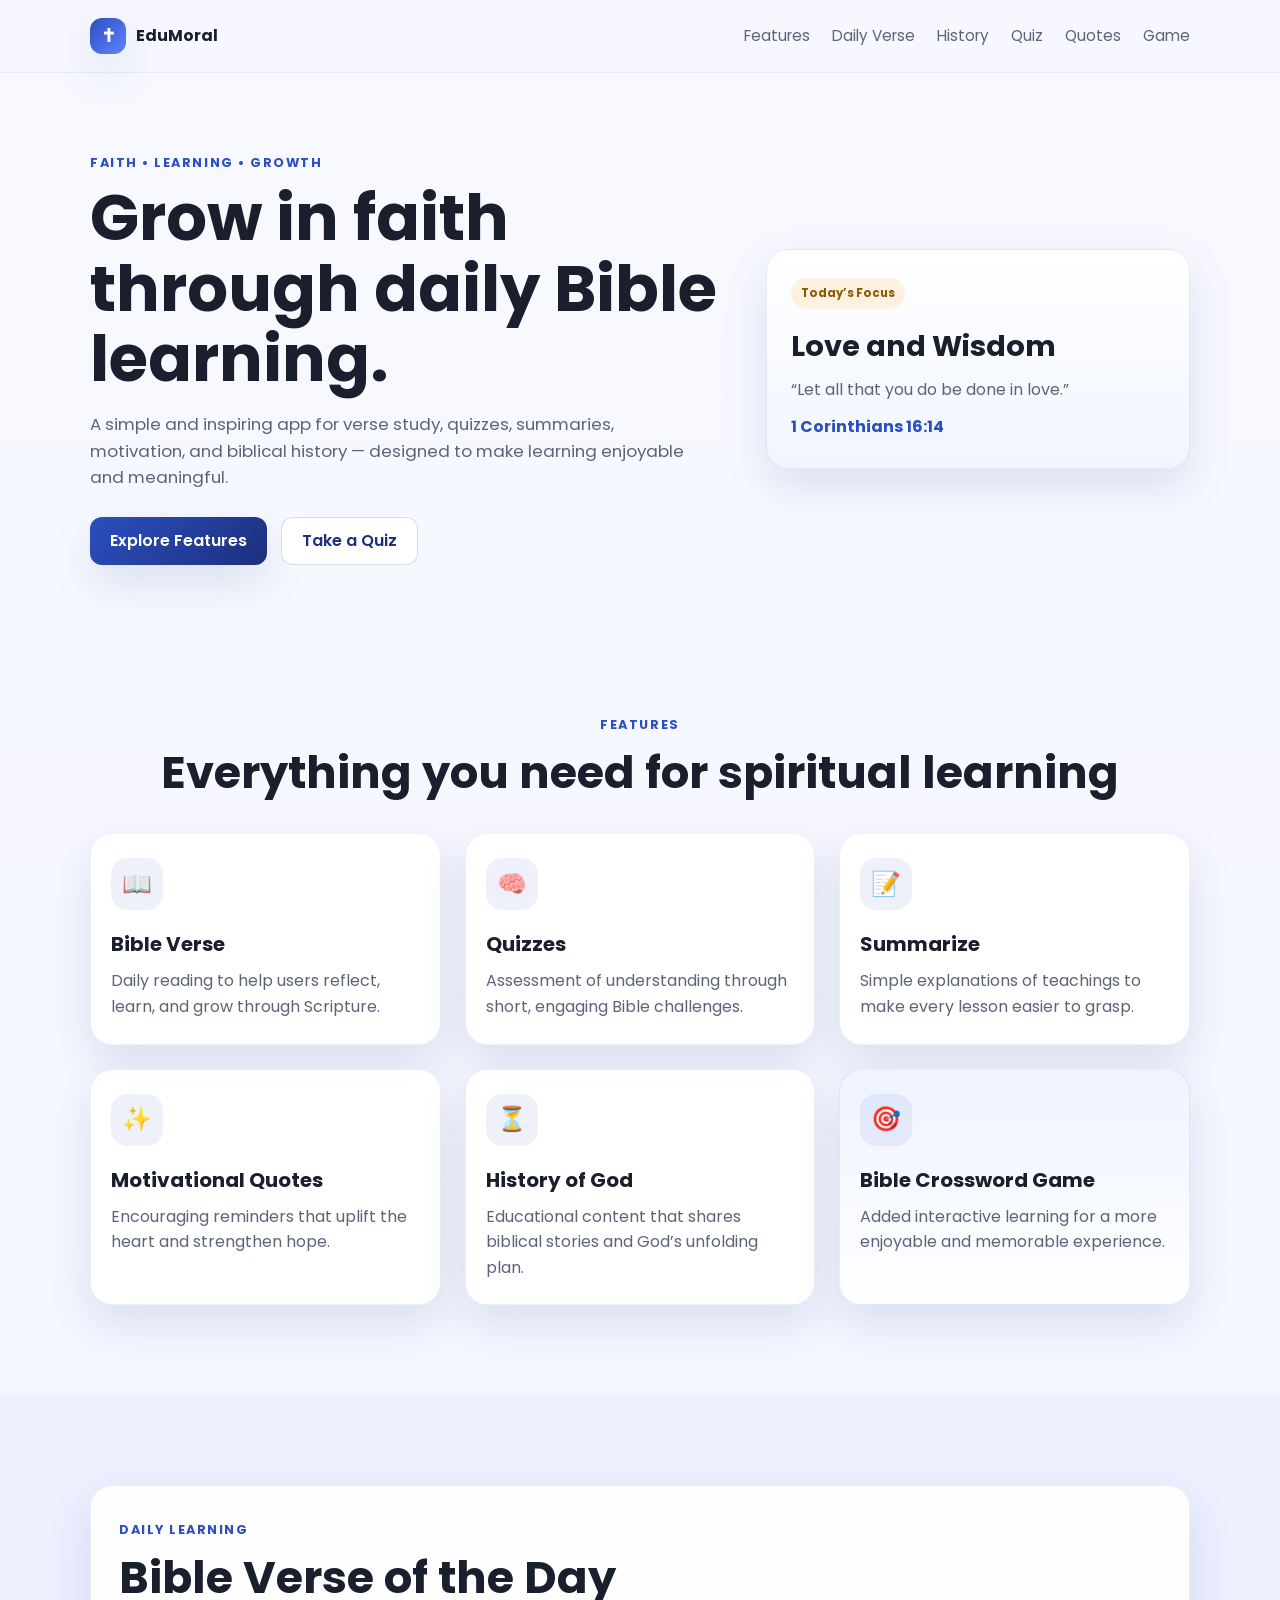
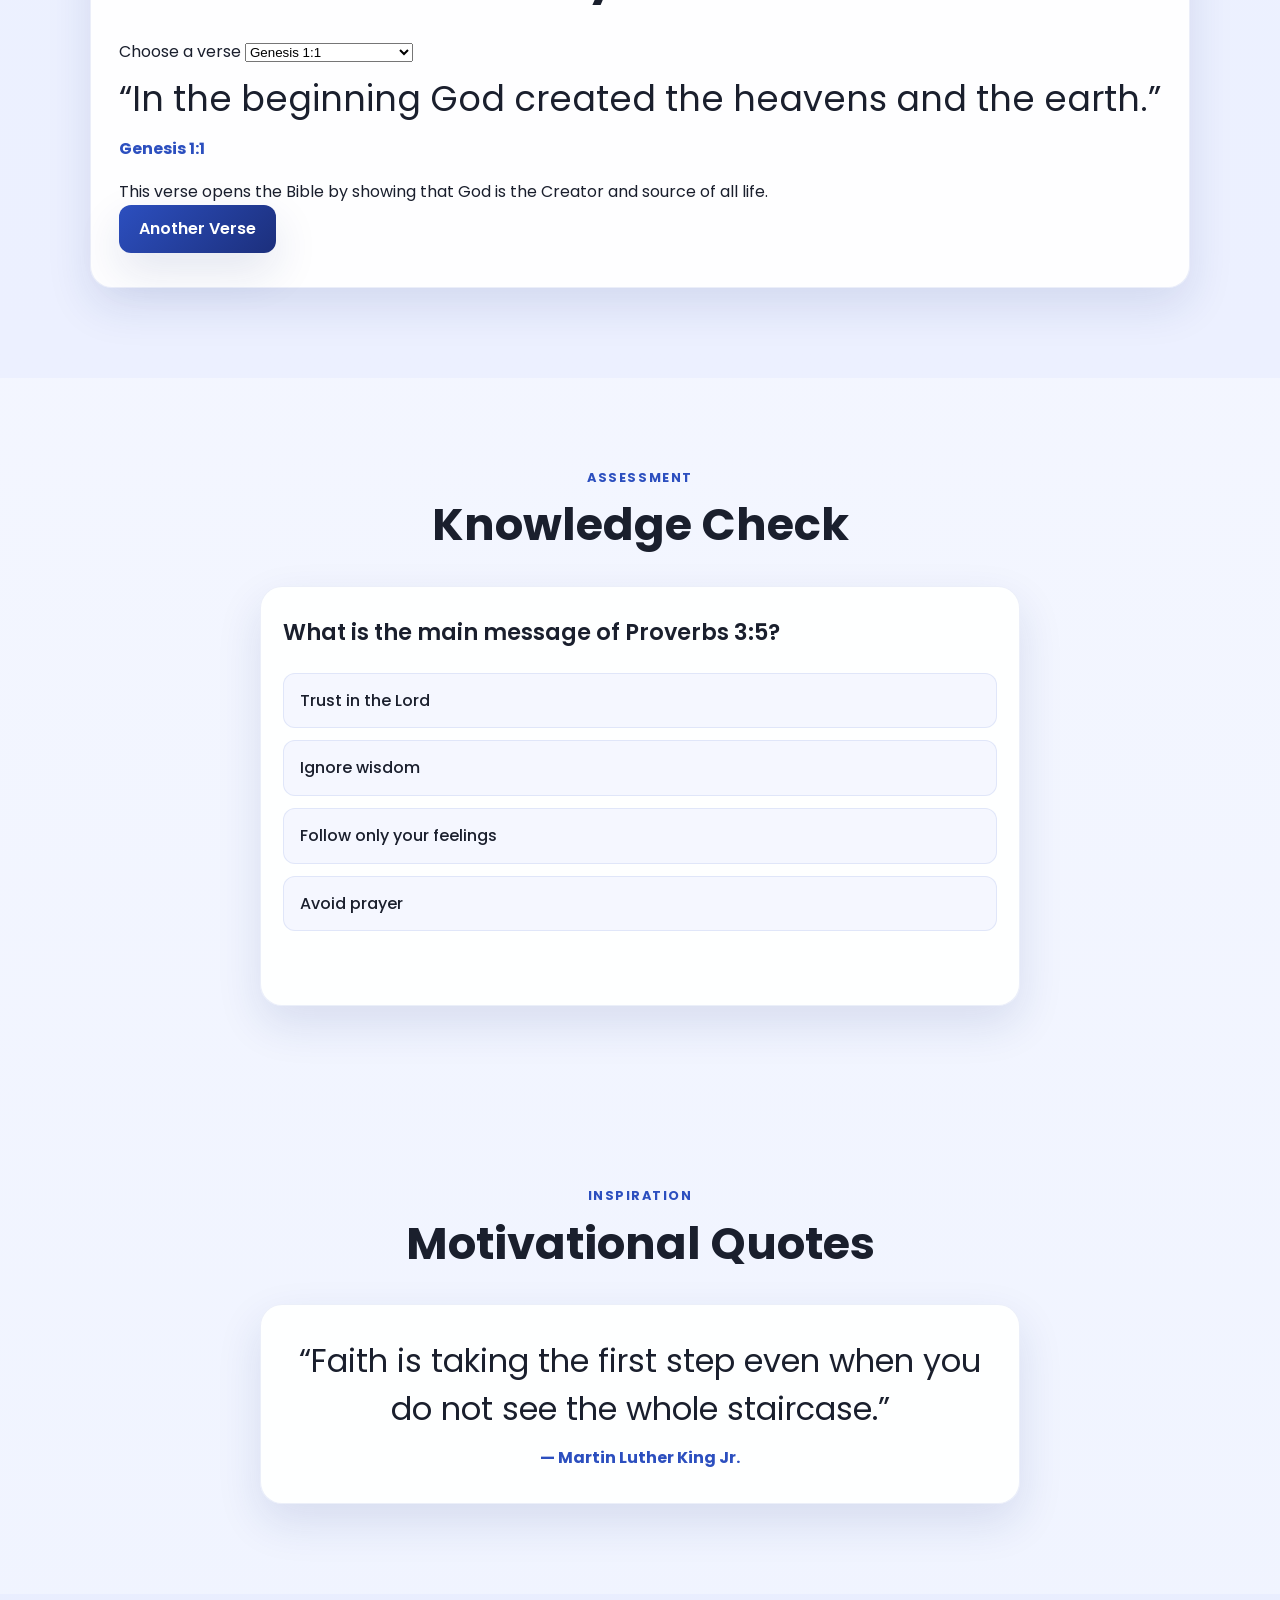
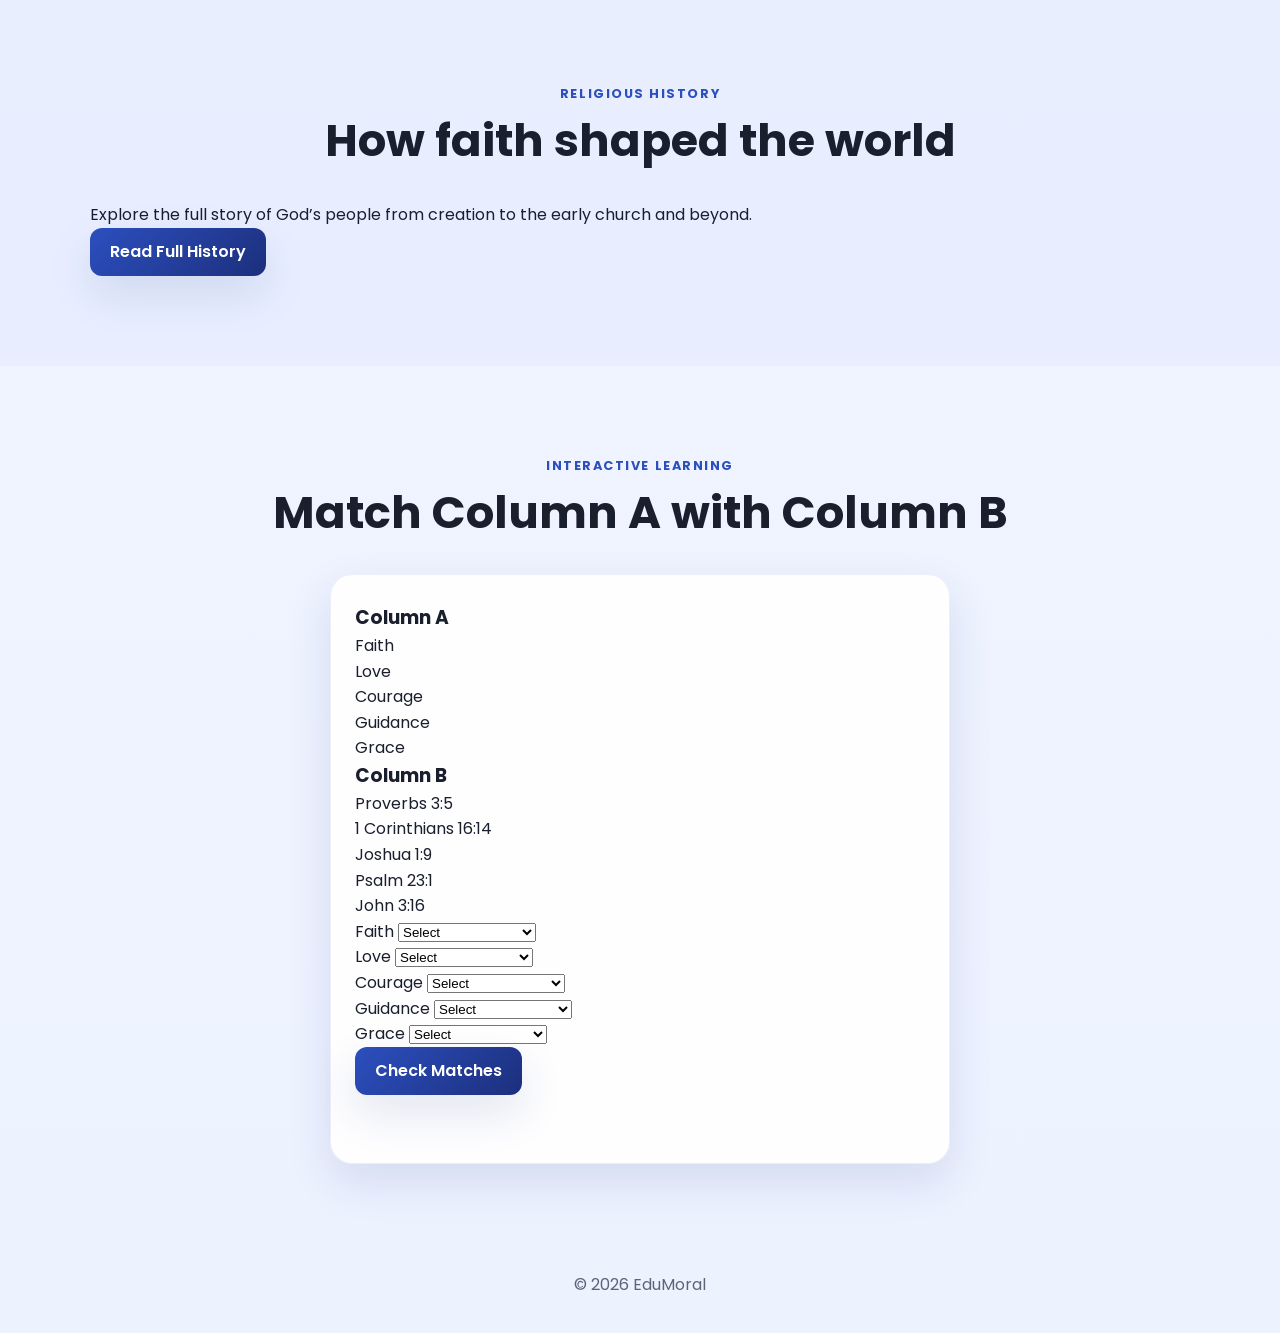
==== index.html @ 7b1f85cd "Add files via upload" ====
<!DOCTYPE html>
<html lang="en">
  <head>
    <meta charset="UTF-8" />
    <meta name="viewport" content="width=device-width, initial-scale=1.0" />
    <title>EduMoral</title>
    <link rel="preconnect" href="https://fonts.googleapis.com" />
    <link rel="preconnect" href="https://fonts.gstatic.com" crossorigin />
    <link href="https://fonts.googleapis.com/css2?family=Poppins:wght@400;500;600;700;800&display=swap" rel="stylesheet" />
    <style>
      :root {
        --bg: #f5f7ff;
        --panel: #ffffff;
        --panel-alt: #eef3ff;
        --primary: #2c4fbf;
        --primary-dark: #1c2f7c;
        --accent: #ffbf69;
        --text: #1a1f2d;
        --muted: #5b6478;
        --success: #1e9f6e;
        --danger: #d64545;
        --shadow: 0 18px 45px rgba(28, 47, 124, 0.12);
      }

      * {
        box-sizing: border-box;
        margin: 0;
        padding: 0;
      }

      html {
        scroll-behavior: smooth;
      }

      body {
        font-family: "Poppins", sans-serif;
        background: linear-gradient(180deg, #f8f9ff 0%, #edf2ff 100%);
        color: var(--text);
        line-height: 1.6;
      }

      img {
        max-width: 100%;
      }

      a {
        text-decoration: none;
        color: inherit;
      }

      button,
      input {
        font: inherit;
      }

      .container {
        width: min(1100px, calc(100% - 32px));
        margin: 0 auto;
      }

      .section {
        padding: 90px 0;
      }

      .alt-bg {
        background: rgba(180, 198, 255, 0.12);
      }

      .site-header {
        position: sticky;
        top: 0;
        z-index: 10;
        backdrop-filter: blur(10px);
        background: rgba(245, 247, 255, 0.8);
        border-bottom: 1px solid rgba(44, 79, 191, 0.08);
      }

      .nav {
        display: flex;
        align-items: center;
        justify-content: space-between;
        padding: 18px 0;
      }

      .brand {
        display: inline-flex;
        align-items: center;
        gap: 10px;
        font-weight: 700;
      }

      .brand-mark {
        display: grid;
        place-items: center;
        width: 36px;
        height: 36px;
        border-radius: 12px;
        color: white;
        font-size: 1.15rem;
        background: linear-gradient(135deg, var(--primary), #5e84ff);
        box-shadow: var(--shadow);
      }

      nav {
        display: inline-flex;
        gap: 22px;
        color: var(--muted);
        font-size: 0.95rem;
      }

      nav a:hover {
        color: var(--primary);
      }

      .hero {
        padding: 80px 0 60px;
      }

      .hero-content {
        display: grid;
        grid-template-columns: 1.2fr 0.8fr;
        gap: 40px;
        align-items: center;
      }

      .eyebrow {
        font-size: 0.8rem;
        letter-spacing: 0.12em;
        text-transform: uppercase;
        color: var(--primary);
        font-weight: 700;
        margin-bottom: 10px;
      }

      .hero-copy h1 {
        font-size: clamp(2.5rem, 5vw, 4.2rem);
        line-height: 1.1;
        margin-bottom: 16px;
      }

      .subtitle {
        font-size: 1.05rem;
        color: var(--muted);
        max-width: 620px;
      }

      .hero-actions {
        display: flex;
        flex-wrap: wrap;
        gap: 14px;
        margin-top: 26px;
      }

      .primary-btn,
      .secondary-btn {
        display: inline-flex;
        align-items: center;
        justify-content: center;
        min-height: 48px;
        padding: 0 20px;
        border-radius: 12px;
        border: none;
        font-weight: 600;
        cursor: pointer;
        transition: 0.2s ease;
      }

      .primary-btn {
        background: linear-gradient(135deg, var(--primary), var(--primary-dark));
        color: white;
        box-shadow: var(--shadow);
      }

      .primary-btn:hover,
      .secondary-btn:hover {
        transform: translateY(-1px);
      }

      .secondary-btn {
        border: 1px solid rgba(44, 79, 191, 0.2);
        background: white;
        color: var(--primary-dark);
      }

      .hero-card {
        background: linear-gradient(180deg, #ffffff, #f1f5ff);
        border: 1px solid rgba(44, 79, 191, 0.1);
        border-radius: 22px;
        padding: 28px 24px;
        box-shadow: var(--shadow);
      }

      .badge {
        display: inline-block;
        padding: 6px 10px;
        border-radius: 999px;
        background: rgba(255, 191, 105, 0.2);
        color: #8b5a00;
        font-size: 0.72rem;
        font-weight: 700;
        margin-bottom: 14px;
      }

      .hero-card h3 {
        font-size: 1.8rem;
        margin-bottom: 8px;
      }

      .hero-card p {
        color: var(--muted);
        margin-bottom: 12px;
      }

      .hero-card span {
        color: var(--primary);
        font-weight: 700;
      }

      .section-heading {
        text-align: center;
        margin-bottom: 34px;
      }

      .section-heading.left {
        text-align: left;
      }

      .section-heading h2 {
        font-size: clamp(2rem, 4vw, 2.8rem);
        line-height: 1.2;
      }

      .feature-grid {
        display: grid;
        grid-template-columns: repeat(3, minmax(0, 1fr));
        gap: 24px;
      }

      .feature-card,
      .quiz-card,
      .quote-card,
      .game-card,
      .verse-panel {
        background: rgba(255, 255, 255, 0.92);
        border: 1px solid rgba(44, 79, 191, 0.09);
        border-radius: 22px;
        box-shadow: var(--shadow);
      }

      .feature-card {
        padding: 24px 20px;
      }

      .feature-card.highlight {
        background: linear-gradient(180deg, #eef3ff, #ffffff);
      }

      .icon {
        width: 52px;
        height: 52px;
        display: grid;
        place-items: center;
        border-radius: 16px;
        background: rgba(44, 79, 191, 0.08);
        font-size: 1.5rem;
        margin-bottom: 18px;
      }

      .feature-card h3 {
        margin-bottom: 8px;
        font-size: 1.25rem;
      }

      .feature-card p {
        color: var(--muted);
      }

      .verse-panel {
        padding: 34px 28px;
      }

      .verse-panel blockquote {
        font-size: clamp(1.5rem, 3vw, 2.2rem);
        line-height: 1.4;
        margin: 10px 0 12px;
        color: var(--text);
      }

      .reference {
        color: var(--primary);
        font-weight: 700;
        margin-bottom: 18px;
      }

      .quiz-card {
        max-width: 760px;
        margin: 0 auto;
        padding: 28px 22px;
      }

      .quiz-question {
        font-size: 1.4rem;
        font-weight: 600;
        margin-bottom: 22px;
      }

      .quiz-options {
        display: grid;
        gap: 12px;
      }

      .quiz-option {
        width: 100%;
        text-align: left;
        background: #f5f7ff;
        border: 1px solid rgba(44, 79, 191, 0.1);
        color: var(--text);
        border-radius: 12px;
        padding: 14px 16px;
        cursor: pointer;
        font-weight: 500;
      }

      .quiz-option:hover {
        border-color: rgba(44, 79, 191, 0.35);
      }

      .quiz-option.correct {
        background: rgba(30, 159, 110, 0.12);
        border-color: rgba(30, 159, 110, 0.4);
        color: var(--success);
      }

      .quiz-option.wrong {
        background: rgba(214, 69, 69, 0.08);
        border-color: rgba(214, 69, 69, 0.3);
        color: var(--danger);
      }

      .quiz-feedback {
        min-height: 28px;
        margin-top: 18px;
        font-weight: 600;
      }

      .hidden {
        display: none;
      }

      .quote-card {
        max-width: 760px;
        margin: 0 auto;
        padding: 32px 26px;
        text-align: center;
      }

      .quote-card p {
        font-size: clamp(1.4rem, 3vw, 2rem);
        margin-bottom: 12px;
        line-height: 1.5;
      }

      .quote-card span {
        color: var(--primary);
        font-weight: 700;
      }

      .history-grid {
        display: grid;
        grid-template-columns: repeat(4, minmax(0, 1fr));
        gap: 20px;
      }

      .history-item {
        background: white;
        border: 1px solid rgba(44, 79, 191, 0.1);
        border-radius: 18px;
        padding: 24px 18px;
        box-shadow: var(--shadow);
      }

      .history-item span {
        display: inline-grid;
        place-items: center;
        width: 42px;
        height: 42px;
        border-radius: 12px;
        background: rgba(44, 79, 191, 0.1);
        color: var(--primary);
        font-weight: 700;
        margin-bottom: 12px;
      }

      .history-item h3 {
        margin-bottom: 8px;
      }

      .history-item p {
        color: var(--muted);
      }

      .game-card {
        max-width: 620px;
        margin: 0 auto;
        padding: 28px 24px;
      }

      #game-prompt {
        font-size: 1.35rem;
        font-weight: 600;
        margin-bottom: 18px;
      }

      #game-form {
        display: flex;
        gap: 12px;
        flex-wrap: wrap;
      }

      #game-input {
        flex: 1 1 220px;
        min-height: 50px;
        border: 1px solid rgba(44, 79, 191, 0.15);
        border-radius: 12px;
        padding: 0 16px;
        background: #f8faff;
      }

      .game-message {
        min-height: 24px;
        margin-top: 16px;
        font-weight: 600;
      }

      .site-footer {
        padding: 18px 0 36px;
        text-align: center;
        color: var(--muted);
      }

      @media (max-width: 900px) {
        .feature-grid,
        .history-grid {
          grid-template-columns: repeat(2, minmax(0, 1fr));
        }

        .hero-content {
          grid-template-columns: 1fr;
        }
      }

      @media (max-width: 640px) {
        nav {
          display: none;
        }

        .feature-grid,
        .history-grid {
          grid-template-columns: 1fr;
        }

        .hero {
          padding-top: 50px;
        }

        .section {
          padding: 70px 0;
        }

        #game-form {
          flex-direction: column;
        }
      }
    </style>
  </head>
  <body>
    <header class="site-header">
      <div class="container nav">
        <div class="brand">
          <span class="brand-mark">✝</span>
          <span>EduMoral</span>
        </div>
        <nav>
          <a href="#features">Features</a>
          <a href="#verse">Daily Verse</a>
          <a href="history.html">History</a>
          <a href="#quiz">Quiz</a>
          <a href="#quotes">Quotes</a>
          <a href="#game">Game</a>
        </nav>
      </div>
    </header>

    <main>
      <section class="hero">
        <div class="container hero-content">
          <div class="hero-copy">
            <p class="eyebrow">Faith • Learning • Growth</p>
            <h1>Grow in faith through daily Bible learning.</h1>
            <p class="subtitle">
              A simple and inspiring app for verse study, quizzes, summaries, motivation,
              and biblical history — designed to make learning enjoyable and meaningful.
            </p>
            <div class="hero-actions">
              <a href="#features" class="primary-btn">Explore Features</a>
              <a href="#quiz" class="secondary-btn">Take a Quiz</a>
            </div>
          </div>
          <div class="hero-card">
            <div class="badge">Today’s Focus</div>
            <h3>Love and Wisdom</h3>
            <p>
              “Let all that you do be done in love.”
            </p>
            <span>1 Corinthians 16:14</span>
          </div>
        </div>
      </section>

      <section id="features" class="features section">
        <div class="container">
          <div class="section-heading">
            <p class="eyebrow">Features</p>
            <h2>Everything you need for spiritual learning</h2>
          </div>
          <div class="feature-grid">
            <article class="feature-card">
              <div class="icon">📖</div>
              <h3>Bible Verse</h3>
              <p>Daily reading to help users reflect, learn, and grow through Scripture.</p>
            </article>
            <article class="feature-card">
              <div class="icon">🧠</div>
              <h3>Quizzes</h3>
              <p>Assessment of understanding through short, engaging Bible challenges.</p>
            </article>
            <article class="feature-card">
              <div class="icon">📝</div>
              <h3>Summarize</h3>
              <p>Simple explanations of teachings to make every lesson easier to grasp.</p>
            </article>
            <article class="feature-card">
              <div class="icon">✨</div>
              <h3>Motivational Quotes</h3>
              <p>Encouraging reminders that uplift the heart and strengthen hope.</p>
            </article>
            <article class="feature-card">
              <div class="icon">⏳</div>
              <h3>History of God</h3>
              <p>Educational content that shares biblical stories and God’s unfolding plan.</p>
            </article>
            <article class="feature-card highlight">
              <div class="icon">🎯</div>
              <h3>Bible Crossword Game</h3>
              <p>Added interactive learning for a more enjoyable and memorable experience.</p>
            </article>
          </div>
        </div>
      </section>

      <section id="verse" class="verse section alt-bg">
        <div class="container verse-panel">
          <div class="section-heading left">
            <p class="eyebrow">Daily Learning</p>
            <h2>Bible Verse of the Day</h2>
          </div>
          <div class="verse-controls">
            <label for="verse-select" class="verse-select-label">Choose a verse</label>
            <select id="verse-select" class="verse-select" aria-label="Choose a Bible verse"></select>
          </div>
          <blockquote id="verse-text">
            “Trust in the Lord with all your heart and lean not on your own understanding.”
          </blockquote>
          <p id="verse-reference" class="reference">Proverbs 3:5</p>
          <p id="verse-summary" class="verse-summary">
            Proverbs 3:5 teaches us to trust God fully and not rely solely on our own understanding. It reminds us that faith brings wisdom, peace, and direction.
          </p>
          <button id="new-verse" class="primary-btn">Another Verse</button>
        </div>
      </section>

      <section id="quiz" class="section quiz-section">
        <div class="container">
          <div class="section-heading">
            <p class="eyebrow">Assessment</p>
            <h2>Knowledge Check</h2>
          </div>
          <div class="quiz-card">
            <div id="quiz-question" class="quiz-question">Loading question...</div>
            <div id="quiz-options" class="quiz-options"></div>
            <div id="quiz-feedback" class="quiz-feedback"></div>
            <button id="next-question" class="primary-btn hidden">Next Question</button>
          </div>
        </div>
      </section>

      <section id="quotes" class="section quote-section">
        <div class="container">
          <div class="section-heading">
            <p class="eyebrow">Inspiration</p>
            <h2>Motivational Quotes</h2>
          </div>
          <div class="quote-card">
            <p id="quote-text">“Faith is taking the first step even when you don’t see the whole staircase.”</p>
            <span id="quote-author">— Martin Luther King Jr.</span>
          </div>
        </div>
      </section>

      <section id="religious-history" class="section history-section alt-bg">
        <div class="container">
          <div class="section-heading">
            <p class="eyebrow">Religious History</p>
            <h2>How faith shaped the world</h2>
          </div>

          <div class="history-cta-wrap">
            <p class="history-cta-text">
              Explore the full story of God’s people from creation to the early church and beyond.
            </p>
            <a href="history.html" class="primary-btn history-button">Read Full History</a>
          </div>
        </div>
      </section>

      <section id="game" class="section game-section">
        <div class="container">
          <div class="section-heading">
            <p class="eyebrow">Interactive Learning</p>
            <h2>Match Column A with Column B</h2>
          </div>
          <div class="game-card">
            <div class="match-grid">
              <div class="match-column">
                <h3>Column A</h3>
                <div class="match-item"><span>Faith</span></div>
                <div class="match-item"><span>Love</span></div>
                <div class="match-item"><span>Courage</span></div>
                <div class="match-item"><span>Guidance</span></div>
                <div class="match-item"><span>Grace</span></div>
              </div>

              <div class="match-column">
                <h3>Column B</h3>
                <div class="match-item"><span>Proverbs 3:5</span></div>
                <div class="match-item"><span>1 Corinthians 16:14</span></div>
                <div class="match-item"><span>Joshua 1:9</span></div>
                <div class="match-item"><span>Psalm 23:1</span></div>
                <div class="match-item"><span>John 3:16</span></div>
              </div>
            </div>

            <div class="match-pairs">
              <div class="match-row">
                <label for="match-faith">Faith</label>
                <select id="match-faith" class="match-select" data-answer="Proverbs 3:5">
                  <option value="">Select</option>
                  <option value="Proverbs 3:5">Proverbs 3:5</option>
                  <option value="1 Corinthians 16:14">1 Corinthians 16:14</option>
                  <option value="Joshua 1:9">Joshua 1:9</option>
                  <option value="Psalm 23:1">Psalm 23:1</option>
                  <option value="John 3:16">John 3:16</option>
                </select>
              </div>

              <div class="match-row">
                <label for="match-love">Love</label>
                <select id="match-love" class="match-select" data-answer="1 Corinthians 16:14">
                  <option value="">Select</option>
                  <option value="Proverbs 3:5">Proverbs 3:5</option>
                  <option value="1 Corinthians 16:14">1 Corinthians 16:14</option>
                  <option value="Joshua 1:9">Joshua 1:9</option>
                  <option value="Psalm 23:1">Psalm 23:1</option>
                  <option value="John 3:16">John 3:16</option>
                </select>
              </div>

              <div class="match-row">
                <label for="match-courage">Courage</label>
                <select id="match-courage" class="match-select" data-answer="Joshua 1:9">
                  <option value="">Select</option>
                  <option value="Proverbs 3:5">Proverbs 3:5</option>
                  <option value="1 Corinthians 16:14">1 Corinthians 16:14</option>
                  <option value="Joshua 1:9">Joshua 1:9</option>
                  <option value="Psalm 23:1">Psalm 23:1</option>
                  <option value="John 3:16">John 3:16</option>
                </select>
              </div>

              <div class="match-row">
                <label for="match-guidance">Guidance</label>
                <select id="match-guidance" class="match-select" data-answer="Psalm 23:1">
                  <option value="">Select</option>
                  <option value="Proverbs 3:5">Proverbs 3:5</option>
                  <option value="1 Corinthians 16:14">1 Corinthians 16:14</option>
                  <option value="Joshua 1:9">Joshua 1:9</option>
                  <option value="Psalm 23:1">Psalm 23:1</option>
                  <option value="John 3:16">John 3:16</option>
                </select>
              </div>

              <div class="match-row">
                <label for="match-grace">Grace</label>
                <select id="match-grace" class="match-select" data-answer="John 3:16">
                  <option value="">Select</option>
                  <option value="Proverbs 3:5">Proverbs 3:5</option>
                  <option value="1 Corinthians 16:14">1 Corinthians 16:14</option>
                  <option value="Joshua 1:9">Joshua 1:9</option>
                  <option value="Psalm 23:1">Psalm 23:1</option>
                  <option value="John 3:16">John 3:16</option>
                </select>
              </div>
            </div>

            <button id="match-check" type="button" class="primary-btn">Check Matches</button>
            <p id="match-message" class="game-message"></p>
          </div>
        </div>
      </section>
    </main>

    <footer class="site-footer">
      <div class="container">
        <p>© 2026 EduMoral</p>
      </div>
    </footer>

    <script>
      const verses = [
        { text: 'In the beginning God created the heavens and the earth.', reference: 'Genesis 1:1' },
        { text: 'So God created mankind in his own image, in the image of God he created them; male and female he created them.', reference: 'Genesis 1:27' },
        { text: 'Therefore a man shall leave his father and mother and be joined to his wife, and they shall become one flesh.', reference: 'Genesis 2:24' },
        { text: 'And I will put enmity between you and the woman, and between your offspring and hers; he will crush your head, and you will strike his heel.', reference: 'Genesis 3:15' },
        { text: 'I will make you into a great nation, and I will bless you; I will make your name great, and you will be a blessing.', reference: 'Genesis 12:2' },
        { text: 'Abram believed the Lord, and he credited it to him as righteousness.', reference: 'Genesis 15:6' },
        { text: 'I am with you and will watch over you wherever you go, and I will bring you back to this land.', reference: 'Genesis 28:15' },
        { text: 'The Lord will fight for you; you need only to be still.', reference: 'Exodus 14:14' },
        { text: 'Honor your father and your mother, so that you may live long in the land the Lord your God is giving you.', reference: 'Exodus 20:12' },
        { text: 'My Presence will go with you, and I will give you rest.', reference: 'Exodus 33:14' },
        { text: 'Love your neighbor as yourself.', reference: 'Leviticus 19:18' },
        { text: 'The Lord bless you and keep you; the Lord make his face shine on you and be gracious to you.', reference: 'Numbers 6:24-26' },
        { text: 'Love the Lord your God with all your heart and with all your soul and with all your strength.', reference: 'Deuteronomy 6:5' },
        { text: 'Be strong and courageous. Do not be afraid; do not be discouraged, for the Lord your God will be with you wherever you go.', reference: 'Joshua 1:9' },
        { text: 'The Lord is with you, mighty warrior.', reference: 'Judges 6:12' },
        { text: 'Where you go I will go, and where you stay I will stay. Your people will be my people and your God my God.', reference: 'Ruth 1:16' },
        { text: 'The Lord does not look at the things people look at. People look at the outward appearance, but the Lord looks at the heart.', reference: '1 Samuel 16:7' },
        { text: 'As for God, his way is perfect: The Lord’s word is flawless; he shields all who take refuge in him.', reference: '2 Samuel 22:31' },
        { text: 'But you, Lord, are a shield around me, my glory, the One who lifts my head high.', reference: 'Psalm 3:3' },
        { text: 'When I consider your heavens, the work of your fingers, the moon and the stars, which you have set in place.', reference: 'Psalm 8:3-4' },
        { text: 'I keep my eyes on the Lord. With him at my right hand, I will not be shaken.', reference: 'Psalm 16:8' },
        { text: 'The Lord is my shepherd; I shall not want.', reference: 'Psalm 23:1' },
        { text: 'The Lord is my light and my salvation—whom shall I fear?', reference: 'Psalm 27:1' },
        { text: 'Taste and see that the Lord is good; blessed is the one who takes refuge in him.', reference: 'Psalm 34:8' },
        { text: 'God is our refuge and strength, an ever-present help in trouble.', reference: 'Psalm 46:1' },
        { text: 'Create in me a pure heart, O God, and renew a steadfast spirit within me.', reference: 'Psalm 51:10' },
        { text: 'When I am afraid, I put my trust in you.', reference: 'Psalm 56:3' },
        { text: 'Whoever dwells in the shelter of the Most High will rest in the shadow of the Almighty.', reference: 'Psalm 91:1' },
        { text: 'Come, let us bow down in worship, let us kneel before the Lord our Maker.', reference: 'Psalm 95:6' },
        { text: 'As a father has compassion on his children, so the Lord has compassion on those who fear him.', reference: 'Psalm 103:13' },
        { text: 'Your word is a lamp for my feet, a light on my path.', reference: 'Psalm 119:105' },
        { text: 'Trust in the Lord with all your heart and lean not on your own understanding.', reference: 'Proverbs 3:5' },
        { text: 'In all your ways submit to him, and he will make your paths straight.', reference: 'Proverbs 3:6' },
        { text: 'Above all else, guard your heart, for everything you do flows from it.', reference: 'Proverbs 4:23' },
        { text: 'Hatred stirs up conflict, but love covers over all wrongs.', reference: 'Proverbs 10:12' },
        { text: 'A generous person will prosper; whoever refreshes others will be refreshed.', reference: 'Proverbs 11:25' },
        { text: 'A gentle answer turns away wrath, but a harsh word stirs up anger.', reference: 'Proverbs 15:1' },
        { text: 'Commit to the Lord whatever you do, and he will establish your plans.', reference: 'Proverbs 16:3' },
        { text: 'The name of the Lord is a fortified tower; the righteous run to it and are safe.', reference: 'Proverbs 18:10' },
        { text: 'Many are the plans in a person’s heart, but it is the Lord’s purpose that prevails.', reference: 'Proverbs 19:21' },
        { text: 'There is a time for everything, and a season for every activity under the heavens.', reference: 'Ecclesiastes 3:1' },
        { text: 'Now all has been heard; here is the conclusion of the matter: Fear God and keep his commandments, for this is the duty of all mankind.', reference: 'Ecclesiastes 12:13' },
        { text: 'Set me as a seal over your heart, as a seal on your arm; for love is as strong as death.', reference: 'Song of Solomon 8:6' },
        { text: 'For to us a child is born, to us a son is given, and the government will be on his shoulders.', reference: 'Isaiah 9:6' },
        { text: 'You will keep in perfect peace those whose minds are steadfast, because they trust in you.', reference: 'Isaiah 26:3' },
        { text: 'But those who hope in the Lord will renew their strength. They will soar on wings like eagles.', reference: 'Isaiah 40:31' },
        { text: 'Do not fear, for I am with you; do not be dismayed, for I am your God.', reference: 'Isaiah 41:10' },
        { text: 'See, I have engraved you on the palms of my hands; your walls are ever before me.', reference: 'Isaiah 49:16' },
        { text: 'For my thoughts are not your thoughts, neither are your ways my ways, declares the Lord.', reference: 'Isaiah 55:8-9' },
        { text: 'Blessed is the one who trusts in the Lord, whose confidence is in him.', reference: 'Jeremiah 17:7' },
        { text: 'For I know the plans I have for you, declares the Lord, plans to prosper you and not to harm you, plans to give you hope and a future.', reference: 'Jeremiah 29:11' },
        { text: 'The steadfast love of the Lord never ceases; his mercies never come to an end. They are new every morning; great is your faithfulness.', reference: 'Lamentations 3:22-23' },
        { text: 'I will give you a new heart and put a new spirit in you; I will remove from you your heart of stone and give you a heart of flesh.', reference: 'Ezekiel 36:26' },
        { text: 'If we are thrown into the blazing furnace, the God we serve is able to deliver us.', reference: 'Daniel 3:17-18' },
        { text: 'Let us know, let us press on to know the Lord.', reference: 'Hosea 6:3' },
        { text: 'And afterward, I will pour out my Spirit on all people. Your sons and daughters will prophesy.', reference: 'Joel 2:28-29' },
        { text: 'But let justice roll on like a river, righteousness like a never-failing stream!', reference: 'Amos 5:24' },
        { text: 'Those who cling to worthless idols turn away from God’s love for them.', reference: 'Jonah 2:8' },
        { text: 'He has shown you, O mortal, what is good. And what does the Lord require of you? To act justly and to love mercy and to walk humbly with your God.', reference: 'Micah 6:8' },
        { text: 'The Sovereign Lord is my strength; he makes my feet like the feet of a deer, he enables me to tread on the heights.', reference: 'Habakkuk 3:19' },
        { text: 'The Lord your God is with you, the Mighty Warrior who saves. He will take great delight in you; in his love he will no longer rebuke you, but will rejoice over you with singing.', reference: 'Zephaniah 3:17' },
        { text: 'Blessed are the poor in spirit, for theirs is the kingdom of heaven.', reference: 'Matthew 5:3' },
        { text: 'You are the light of the world. A town built on a hill cannot be hidden.', reference: 'Matthew 5:14' },
        { text: 'Let your light shine before others, that they may see your good deeds and glorify your Father in heaven.', reference: 'Matthew 5:16' },
        { text: 'But seek first his kingdom and his righteousness, and all these things will be given to you as well.', reference: 'Matthew 6:33' },
        { text: 'Ask, and it will be given to you; seek, and you will find; knock, and the door will be opened to you.', reference: 'Matthew 7:7' },
        { text: 'Come to me, all you who are weary and burdened, and I will give you rest.', reference: 'Matthew 11:28' },
        { text: 'With man this is impossible, but with God all things are possible.', reference: 'Matthew 19:26' },
        { text: 'Love the Lord your God with all your heart and with all your soul and with all your mind.', reference: 'Matthew 22:37' },
        { text: 'Let the little children come to me, and do not hinder them, for the kingdom of God belongs to such as these.', reference: 'Mark 10:14' },
        { text: 'For no word from God will ever fail.', reference: 'Luke 1:37' },
        { text: 'Give, and it will be given to you. A good measure, pressed down, shaken together and running over, will be poured into your lap.', reference: 'Luke 6:38' },
        { text: 'Then he said to them all: “Whoever wants to be my disciple must deny themselves and take up their cross daily and follow me.”', reference: 'Luke 9:23' },
        { text: 'Watch out! Be on your guard against all kinds of greed; life does not consist in an abundance of possessions.', reference: 'Luke 12:15' },
        { text: 'In the beginning was the Word, and the Word was with God, and the Word was God.', reference: 'John 1:1' },
        { text: 'The Word became flesh and made his dwelling among us.', reference: 'John 1:14' },
        { text: 'For God so loved the world that he gave his one and only Son, that whoever believes in him shall not perish but have eternal life.', reference: 'John 3:16' },
        { text: 'I am the light of the world. Whoever follows me will never walk in darkness, but will have the light of life.', reference: 'John 8:12' },
        { text: 'The thief comes only to steal and kill and destroy; I have come that they may have life, and have it to the full.', reference: 'John 10:10' },
        { text: 'Jesus answered, “I am the way and the truth and the life. No one comes to the Father except through me.”', reference: 'John 14:6' },
        { text: 'I am the vine; you are the branches. If you remain in me and I in you, you will bear much fruit.', reference: 'John 15:5' },
        { text: 'In this world you will have trouble. But take heart! I have overcome the world.', reference: 'John 16:33' },
        { text: 'But you will receive power when the Holy Spirit comes on you; and you will be my witnesses.', reference: 'Acts 1:8' },
        { text: 'Repent and be baptized, every one of you, in the name of Jesus Christ for the forgiveness of your sins.', reference: 'Acts 2:38' },
        { text: 'In him we live and move and have our being.', reference: 'Acts 17:28' },
        { text: 'For all have sinned and fall short of the glory of God.', reference: 'Romans 3:23' },
        { text: 'But God demonstrates his own love for us in this: While we were still sinners, Christ died for us.', reference: 'Romans 5:8' },
        { text: 'And we know that in all things God works for the good of those who love him, who have been called according to his purpose.', reference: 'Romans 8:28' },
        { text: 'Do not conform to the pattern of this world, but be transformed by the renewing of your mind.', reference: 'Romans 12:2' },
        { text: 'May the God of hope fill you with all joy and peace as you trust in him.', reference: 'Romans 15:13' },
        { text: 'Do you not know that your bodies are temples of the Holy Spirit, who is in you, whom you have received from God?', reference: '1 Corinthians 6:19' },
        { text: 'Love is patient, love is kind. It does not envy, it does not boast, it is not proud. It does not dishonor others, it is not self-seeking, it is not easily angered, it keeps no record of wrongs. Love does not delight in evil but rejoices with the truth. It always protects, always trusts, always hopes, always perseveres.', reference: '1 Corinthians 13:4-7' },
        { text: 'Let all that you do be done in love.', reference: '1 Corinthians 16:14' },
        { text: 'Therefore, if anyone is in Christ, the new creation has come: The old has gone, the new is here!', reference: '2 Corinthians 5:17' },
        { text: 'I have been crucified with Christ and I no longer live, but Christ lives in me.', reference: 'Galatians 2:20' },
        { text: 'But the fruit of the Spirit is love, joy, peace, forbearance, kindness, goodness, faithfulness, gentleness and self-control.', reference: 'Galatians 5:22-23' },
        { text: 'For it is by grace you have been saved, through faith—and this is not from yourselves, it is the gift of God.', reference: 'Ephesians 2:8-9' },
        { text: 'Now to him who is able to do immeasurably more than all we ask or imagine, according to his power that is at work within us.', reference: 'Ephesians 3:20' },
        { text: 'Do not be anxious about anything, but in every situation, by prayer and petition, with thanksgiving, present your requests to God.', reference: 'Philippians 4:6-7' },
        { text: 'I can do all this through him who gives me strength.', reference: 'Philippians 4:13' },
        { text: 'Whatever you do, work at it with all your heart, as working for the Lord, not for human masters.', reference: 'Colossians 3:23' },
        { text: 'Rejoice always, pray continually, give thanks in all circumstances; for this is God’s will for you in Christ Jesus.', reference: '1 Thessalonians 5:16-18' },
        { text: 'For the Spirit God gave us does not make us timid, but gives us power, love and self-discipline.', reference: '2 Timothy 1:7' },
        { text: 'Now faith is confidence in what we hope for and assurance about what we do not see.', reference: 'Hebrews 11:1' },
        { text: 'Let us run with perseverance the race marked out for us, fixing our eyes on Jesus, the pioneer and perfecter of faith.', reference: 'Hebrews 12:1-2' },
        { text: 'If any of you lacks wisdom, you should ask God, who gives generously to all without finding fault, and it will be given to you.', reference: 'James 1:5' },
        { text: 'Every good and perfect gift is from above, coming down from the Father of the heavenly lights.', reference: 'James 1:17' },
        { text: 'Submit yourselves, then, to God. Resist the devil, and he will flee from you.', reference: 'James 4:7' },
        { text: 'Cast all your anxiety on him because he cares for you.', reference: '1 Peter 5:7' },
        { text: 'We love because he first loved us.', reference: '1 John 4:19' },
        { text: 'This is the confidence we have in approaching God: that if we ask anything according to his will, he hears us.', reference: '1 John 5:14' },
        { text: 'The revelation from Jesus Christ, which God gave him to show his servants what must soon take place.', reference: 'Revelation 1:1' },
        { text: 'He will wipe every tear from their eyes. There will be no more death or mourning or crying or pain, for the old order of things has passed away.', reference: 'Revelation 21:4' },
        { text: 'He who testifies to these things says, “Yes, I am coming soon.” Amen. Come, Lord Jesus.', reference: 'Revelation 22:20' }
      ];

      const quotes = [
        { text: '“Faith is taking the first step even when you do not see the whole staircase.”', author: 'Martin Luther King Jr.' },
        { text: '“With God, all things are possible.”', author: 'Matthew 19:26' },
        { text: '“God is our refuge and strength, an ever-present help in trouble.”', author: 'Psalm 46:1' },
        { text: '“The best way to find yourself is to lose yourself in the service of others.”', author: 'Mahatma Gandhi' },
        { text: '“Let your light shine before others.”', author: 'Matthew 5:16' }
      ];

      const verseSummaryIdeas = [
        'This verse opens the Bible by showing that God is the Creator and source of all life.',
        'This passage teaches that people are made in God’s image and are deeply valued by Him.',
        'This verse highlights the sacred bond of marriage and the unity God intends for families.',
        'This promise shows that God’s plan includes redemption and victory over sin and suffering.',
        'God’s call to Abram reveals His promise to bless, multiply, and use His people for good.',
        'This verse shows that faith is the basis of a right relationship with God.',
        'God promises His presence, protection, and guidance to those who trust Him.',
        'This verse teaches us to stop striving and let God fight for us in His perfect timing.',
        'God calls His people to honor their parents and live in a way that reflects obedience and blessing.',
        'This verse reminds us that God’s presence brings peace, comfort, and rest.',
        'This command calls believers to love others with the same care and compassion they show themselves.',
        'This blessing teaches that God’s favor brings protection, grace, and peace for His people.',
        'This verse emphasizes that love for God is the heart of faithful living.',
        'God commands His people to be courageous because His presence is always with them.',
        'This verse reminds us that God sees strength and purpose even when a person feels weak.',
        'This passage shows the depth of loyalty, love, and commitment that God desires from His people.',
        'This verse teaches that God sees the heart, not outward appearances.',
        'This verse reveals that God’s way is flawless and trustworthy when we put our confidence in Him.',
        'David praises God as a shield and source of strength in a world full of trouble.',
        'This verse helps us marvel at God’s creation and recognize His greatness in the heavens.',
        'This passage encourages believers to keep their focus on God, who steadies and strengthens them.',
        'This verse presents God as a caring shepherd who provides everything His people need.',
        'This passage reminds us that God is our light, salvation, and source of courage in fear.',
        'This verse invites us to experience the goodness of God and find safety in His care.',
        'This prayer shows the importance of asking God to cleanse the heart and renew our spirit.',
        'This verse teaches that fear can be met with trust, because God is faithful and near.',
        'This passage describes God as our shelter and source of peace in every season of life.',
        'This verse calls us to worship God with humility, reverence, and grateful hearts.',
        'This passage reflects God’s compassion and patient mercy toward those who honor Him.',
        'This verse teaches that God’s Word gives direction and clarity in a dark and confusing world.',
        'This verse teaches us to put total trust in God instead of relying on our own limited understanding.',
        'This passage reminds us that obedience to God brings clarity and peace in every path we take.',
        'This verse shows that a guarded heart protects us from sin, bitterness, and harmful choices.',
        'This proverb teaches that love is stronger than conflict and brings healing to relationships.',
        'This verse shows that generosity blesses both the giver and the one who receives.',
        'This verse teaches that gentle words can calm anger and restore peace.',
        'This passage reminds us to surrender our plans to God and trust His direction.',
        'This verse teaches that God is a safe place of protection and refuge for the righteous.',
        'This proverb reminds us that God’s will is greater than human plans and desires.',
        'This verse teaches that life unfolds in God’s perfect timing and seasons.',
        'This passage calls people to worship God and live in obedience to His commands.',
        'This verse captures the strength of love and the lasting faithfulness of God’s covenant.',
        'This passage points to the hope and peace that come from trusting the Lord as King and Savior.',
        'This verse reminds us that Christ is the promised Savior who brings hope to all nations.',
        'This verse teaches that those who trust God can experience peace that steadies the mind.',
        'This promise shows that God renews strength and gives lasting hope to those who wait on Him.',
        'This verse reassures believers that God is present with them and will not leave them alone.',
        'This promise shows that God deeply knows His people and keeps them in His care.',
        'This verse teaches that God’s ways are higher than ours and that His wisdom is greater than ours.',
        'This verse reminds us that trusting God brings blessing, stability, and spiritual strength.',
        'This passage promises hope and prosperity for those who place their confidence in God.',
        'This verse teaches that God’s mercy is fresh every morning and that His faithfulness never fails.',
        'This verse shows that God can transform a hardened heart and make it tender and alive again.',
        'This passage shows courage in the face of pressure, because God is able to rescue His people.',
        'This verse teaches that God desires a sincere heart that seeks Him with persistence.',
        'This promise speaks of God’s Holy Spirit being poured out and His people being empowered for His purpose.',
        'This verse teaches that justice and righteousness are central to God’s heart and His kingdom.',
        'This verse warns against empty religion and calls people to a life shaped by love and obedience.',
        'This passage teaches that God’s people must live humbly, lovingly, and righteously before Him.',
        'This verse reminds us that God strengthens His people and helps them stand firm in difficult places.',
        'This verse shows that God rejoices over His people with tenderness and love.',
        'This passage teaches that true blessing belongs to those who depend on God and live humbly before Him.',
        'This verse reveals that the light of Christ should shine through believers’ lives and influence others.',
        'This passage calls believers to let their good works point others to God’s glory.',
        'This verse teaches that God’s kingdom and righteousness should come before all other concerns.',
        'This verse encourages believers to pray, seek, and persist in faith, trusting that God answers.',
        'This promise reminds us that God welcomes weary hearts and offers them rest and peace.',
        'This verse shows that God’s power can do what seems impossible for human beings.',
        'This command calls believers to love God with all their heart, soul, and mind.',
        'This verse reveals that the kingdom of God belongs to those who come with humility and childlike trust.',
        'This verse reminds us that God values the innocence and faith of children and welcomes them.',
        'This verse reveals that God’s word will never fail, even when circumstances seem uncertain.',
        'This passage teaches that generosity brings blessing and that God is generous to those who give.',
        'This verse calls believers to surrender their desires and follow Christ with obedience and faith.',
        'This warning teaches that earthly possessions are not the measure of a meaningful life.',
        'This verse shows that Jesus is the eternal Word and that God’s message is full of life and truth.',
        'This passage reveals the wonder of the incarnation, when Christ took human form to dwell among us.',
        'This verse reveals the heart of the gospel: God loves the world and offers salvation through Christ.',
        'This teaching shows that Jesus brings spiritual light and leads His followers away from darkness.',
        'This verse reveals the contrast between destruction and abundant life that Jesus offers.',
        'This verse points to Jesus as the only way to the Father and the source of truth and life.',
        'This passage teaches that abiding in Christ brings fruitfulness, purpose, and spiritual strength.',
        'This verse reminds us that trouble is real, but Christ has already overcome the world.',
        'This verse teaches that believers receive power through the Holy Spirit to witness and serve.',
        'This verse calls people to repentance and baptism as the beginning of a transformed life.',
        'This passage reminds us that every part of life is sustained by God’s existence and presence.',
        'This verse teaches that all people are sinful and in need of God’s grace.',
        'This passage reveals that God’s love is active even while we are still sinners.',
        'This verse teaches that God works all things together for the good of those who love Him.',
        'This verse challenges believers to resist worldly patterns and be renewed in mind and heart.',
        'This passage teaches that God fills His people with hope, joy, and peace by His Spirit.',
        'This verse reminds believers that their bodies are sacred and belong to God’s Spirit.',
        'This passage defines love as patient, kind, truthful, and enduring, not self-seeking or prideful.',
        'This verse teaches that love should guide every word, action, and relationship.',
        'This verse reminds us that new life in Christ means leaving the old behind and embracing renewal.',
        'This passage teaches that Christ’s life in us changes who we are and shapes our identity.',
        'This verse shows that the fruit of the Spirit is the visible evidence of a life transformed by God.',
        'This verse teaches that salvation is by God’s grace through faith, not human effort.',
        'This passage reminds us that God can do far more than we can imagine through His power.',
        'This verse teaches that prayer, thanksgiving, and trust are the path to peace in anxious moments.',
        'This verse shows that Christ gives believers the strength to face every challenge with confidence.',
        'This passage teaches that every task should be done as an act of worship to the Lord.',
        'This verse encourages believers to live with gratitude, prayer, and worship in every circumstance.',
        'This verse teaches that God’s Spirit gives us power, love, and discipline for life in Christ.',
        'This passage defines faith as trust and confidence in God’s promises even before we see them.',
        'This verse calls believers to run their race with perseverance, keeping their eyes fixed on Jesus.',
        'This verse teaches that God generously gives wisdom to those who ask Him faithfully.',
        'This passage reminds us that every good gift comes from God, the source of all blessing.',
        'This verse teaches that surrender to God leads to victory over temptation and spiritual struggle.',
        'This passage invites believers to release every worry to God, knowing He cares deeply.',
        'This verse reminds us that God’s love is the reason we are able to love others.',
        'This passage teaches that God hears our prayers when we ask according to His will.',
        'This verse introduces the revelation of Christ and the hope of His coming kingdom.',
        'This passage promises a future without sorrow, pain, or death, where God makes all things new.',
        'This final verse shows the longing of Christ’s return and the hope believers carry as they await Him.'
      ];

      const verseSummaries = Object.fromEntries(
        verses.map((verse, index) => [verse.reference, verseSummaryIdeas[index]])
      );

      const quizData = [
        {
          question: 'What is the main message of Proverbs 3:5?',
          options: ['Trust in the Lord', 'Ignore wisdom', 'Follow only your feelings', 'Avoid prayer'],
          answer: 'Trust in the Lord'
        },
        {
          question: 'Which verse teaches us to do everything in love?',
          options: ['Romans 8:28', '1 Corinthians 16:14', 'Psalm 91:1', 'Genesis 1:1'],
          answer: '1 Corinthians 16:14'
        },
        {
          question: 'What does Joshua 1:9 encourage us to do?',
          options: ['Be fearful', 'Hide from God', 'Be strong and courageous', 'Stop praying'],
          answer: 'Be strong and courageous'
        }
      ];

      let currentVerse = 0;
      let currentQuestionIndex = 0;
      let score = 0;

      const verseText = document.getElementById('verse-text');
      const verseReference = document.getElementById('verse-reference');
      const verseSummary = document.getElementById('verse-summary');
      const newVerseBtn = document.getElementById('new-verse');
      const verseSelect = document.getElementById('verse-select');

      function populateVerseOptions() {
        verseSelect.innerHTML = verses
          .map((verse, index) => `<option value="${index}">${verse.reference}</option>`)
          .join('');
      }

      function renderVerseSummary() {
        const verse = verses[currentVerse];
        const summary = verseSummaries[verse.reference] || 'This passage reminds us that God’s Word brings wisdom, hope, and guidance for everyday life.';
        verseSummary.textContent = summary;
      }

      function renderVerse() {
        const verse = verses[currentVerse];
        verseText.textContent = `“${verse.text}”`;
        verseReference.textContent = verse.reference;
        verseSelect.value = String(currentVerse);
        renderVerseSummary();
      }

      newVerseBtn.addEventListener('click', () => {
        currentVerse = (currentVerse + 1) % verses.length;
        renderVerse();
      });

      verseSelect.addEventListener('change', (event) => {
        currentVerse = Number(event.target.value);
        renderVerse();
      });

      populateVerseOptions();
      renderVerse();

      const quoteText = document.getElementById('quote-text');
      const quoteAuthor = document.getElementById('quote-author');
      let quoteIndex = 0;

      function renderQuote() {
        const quote = quotes[quoteIndex];
        quoteText.textContent = quote.text;
        quoteAuthor.textContent = `— ${quote.author}`;
      }

      setInterval(() => {
        quoteIndex = (quoteIndex + 1) % quotes.length;
        renderQuote();
      }, 5000);

      renderQuote();

      const questionEl = document.getElementById('quiz-question');
      const optionsEl = document.getElementById('quiz-options');
      const feedbackEl = document.getElementById('quiz-feedback');
      const nextBtn = document.getElementById('next-question');

      function renderQuestion() {
        const current = quizData[currentQuestionIndex];
        questionEl.textContent = current.question;
        optionsEl.innerHTML = '';
        feedbackEl.textContent = '';
        nextBtn.classList.add('hidden');

        current.options.forEach((option) => {
          const button = document.createElement('button');
          button.className = 'quiz-option';
          button.type = 'button';
          button.textContent = option;
          button.addEventListener('click', () => handleAnswer(option, button));
          optionsEl.appendChild(button);
        });
      }

      function handleAnswer(selectedOption, selectedButton) {
        const current = quizData[currentQuestionIndex];
        const buttons = Array.from(optionsEl.querySelectorAll('.quiz-option'));

        buttons.forEach((button) => {
          button.disabled = true;
          if (button.textContent === current.answer) {
            button.classList.add('correct');
          }
          if (button.textContent === selectedOption && selectedOption !== current.answer) {
            button.classList.add('wrong');
          }
        });

        if (selectedOption === current.answer) {
          score += 1;
          feedbackEl.textContent = 'Correct! Great job!';
          feedbackEl.style.color = '#1e9f6e';
        } else {
          feedbackEl.textContent = `Not quite. The correct answer is: ${current.answer}`;
          feedbackEl.style.color = '#d64545';
        }

        nextBtn.classList.remove('hidden');
      }

      nextBtn.addEventListener('click', () => {
        currentQuestionIndex += 1;

        if (currentQuestionIndex < quizData.length) {
          renderQuestion();
        } else {
          questionEl.textContent = `Quiz complete! Your score is ${score} / ${quizData.length}`;
          optionsEl.innerHTML = '';
          feedbackEl.textContent = 'You did well. Keep learning and growing in faith!';
          feedbackEl.style.color = '#2c4fbf';
          nextBtn.classList.add('hidden');
        }
      });

      renderQuestion();

      const matchCheck = document.getElementById('match-check');
      const matchSelects = Array.from(document.querySelectorAll('.match-select'));
      const matchMessage = document.getElementById('match-message');

      function checkMatches() {
        let allCorrect = true;
        const resultLines = [];

        matchSelects.forEach((select) => {
          const expected = select.dataset.answer;
          const value = select.value;
          const label = select.id.replace('match-', '').replace(/-/g, ' ');

          select.classList.remove('correct', 'wrong');

          if (value === expected) {
            select.classList.add('correct');
            resultLines.push(`<div style="color: #1e9f6e; font-weight: 700;">${label}: Correct</div>`);
          } else {
            allCorrect = false;
            select.classList.add('wrong');
            resultLines.push(`<div style="color: #d64545; font-weight: 700;">${label}: Wrong</div>`);
          }
        });

        if (allCorrect) {
          matchCheck.disabled = true;
          matchCheck.textContent = 'Matched!';
          matchMessage.innerHTML = '<div style="color: #1e9f6e; font-weight: 700;">Excellent! You matched all the Bible references correctly.</div>';
        } else {
          matchCheck.disabled = false;
          matchCheck.textContent = 'Check Matches';
          matchMessage.innerHTML = resultLines.join('');
        }
      }

      matchCheck.addEventListener('click', checkMatches);
    </script>
  </body>
</html>
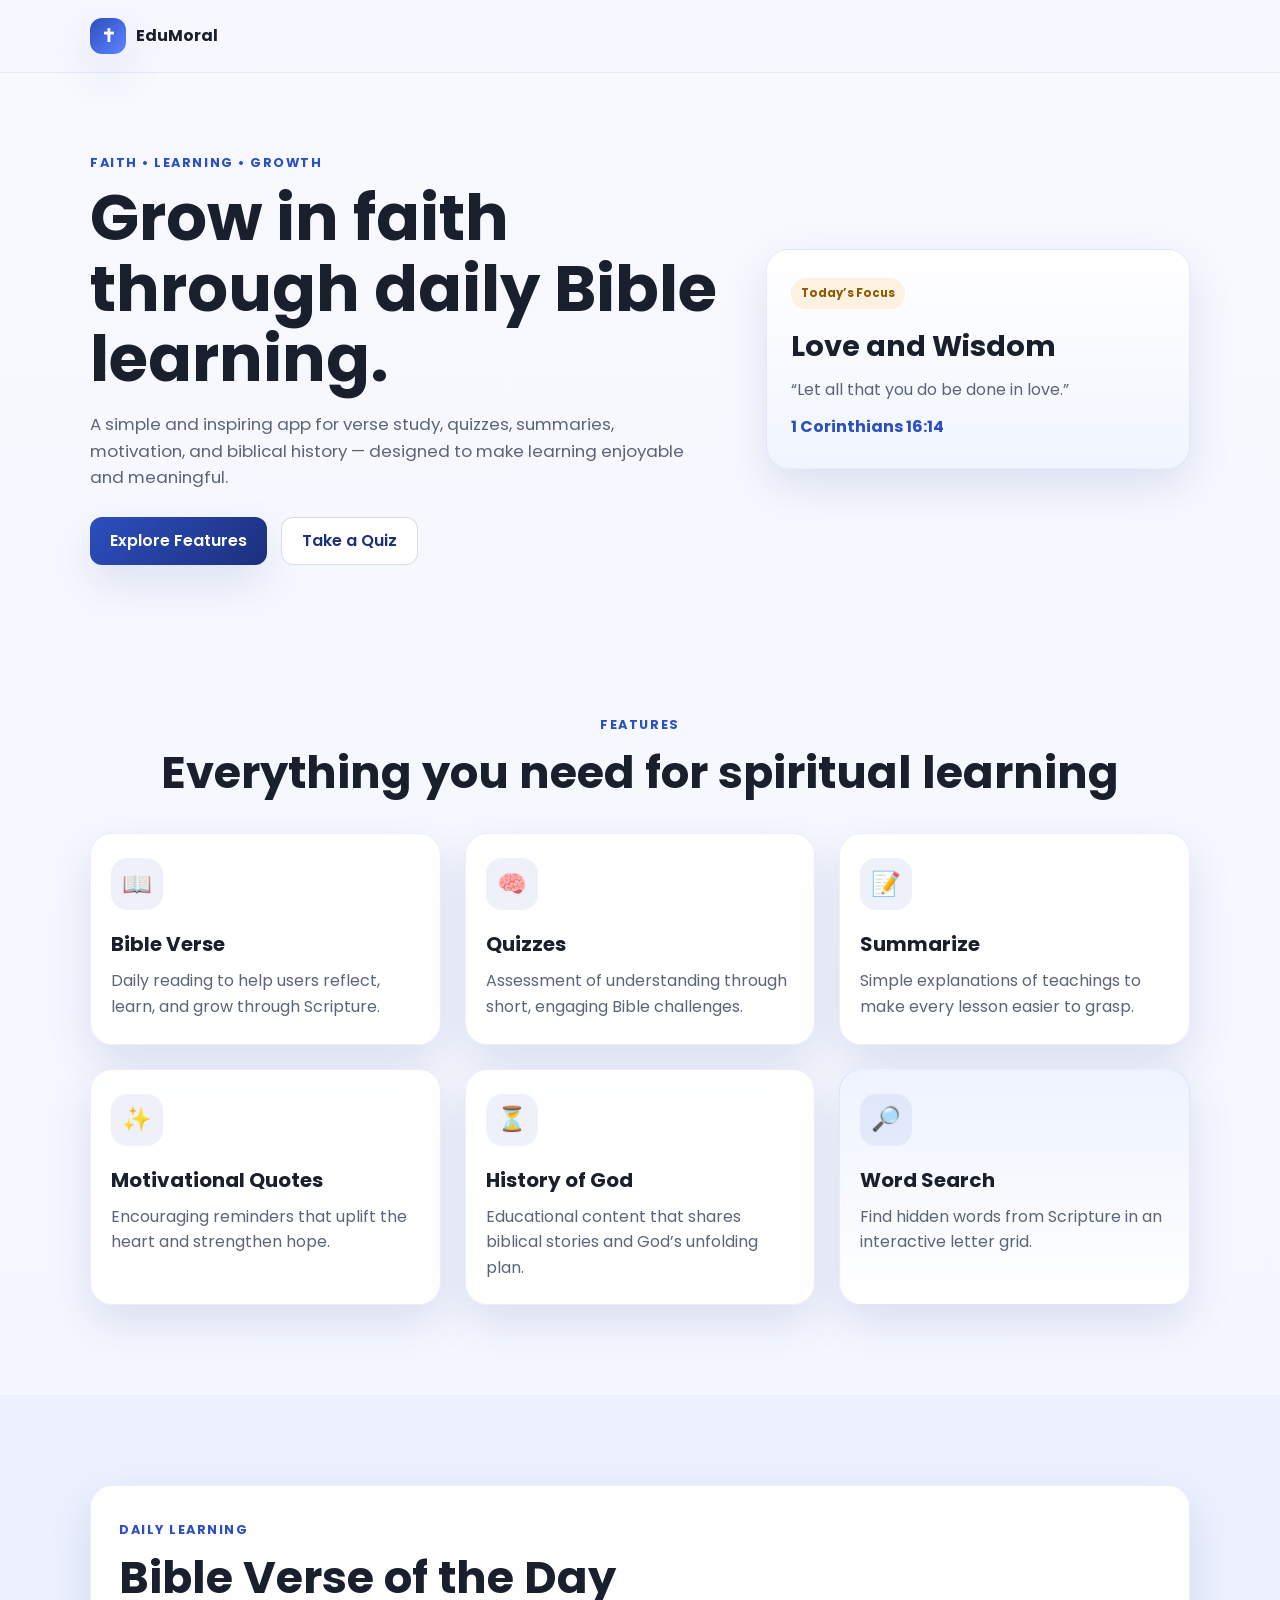
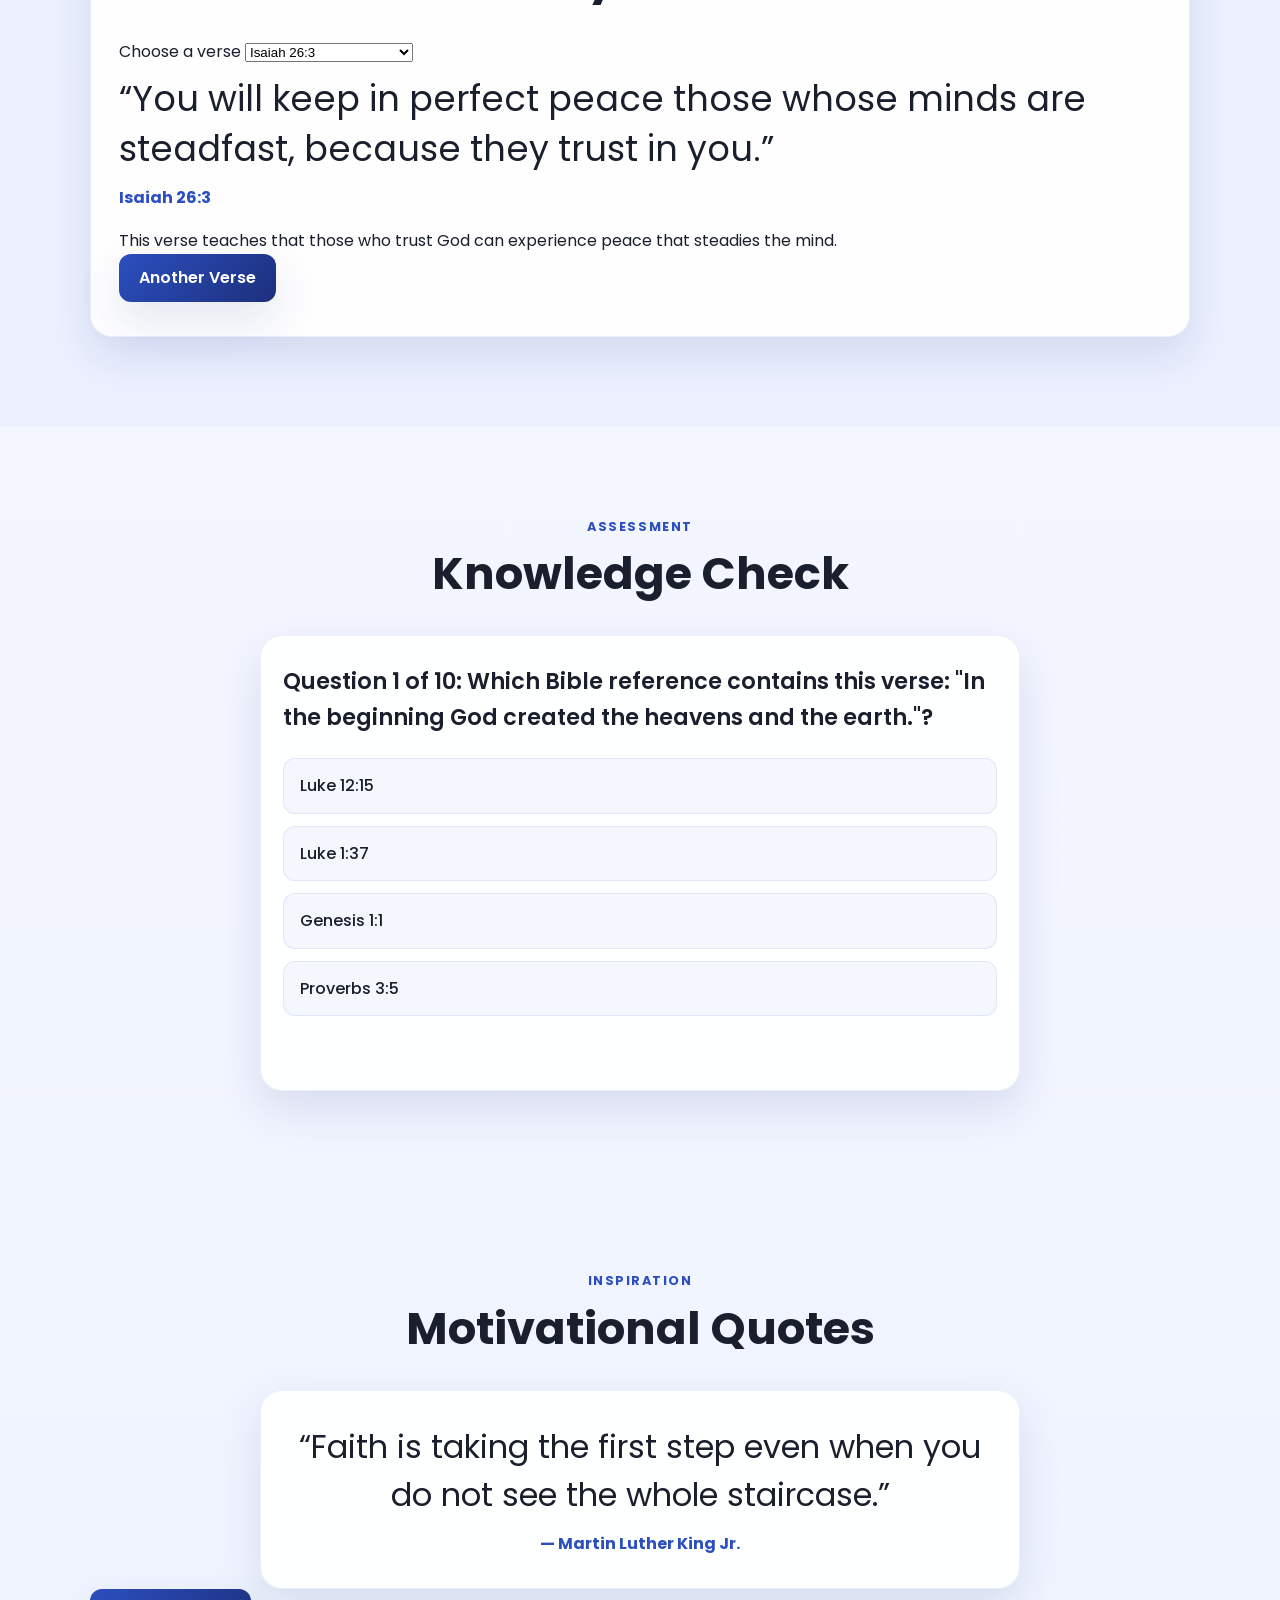
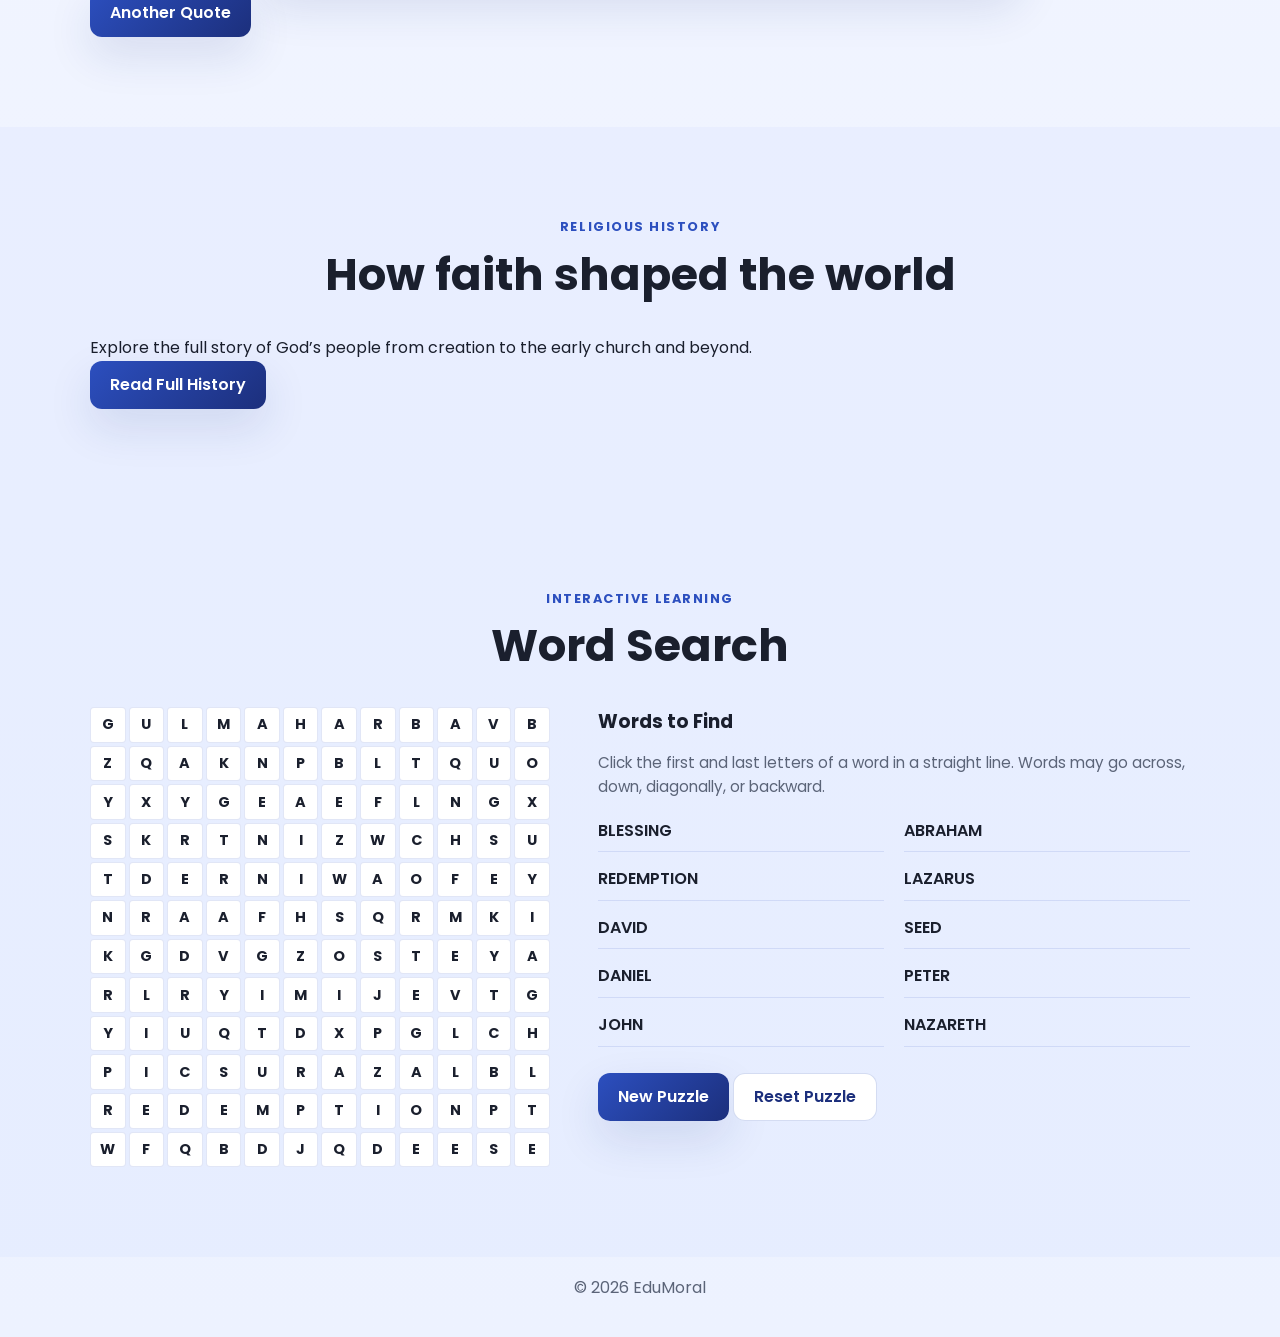
==== commit 2e95e406: "Add files via upload" ====
--- a/index.html
+++ b/index.html
@@ -239,7 +239,6 @@
       .feature-card,
       .quiz-card,
       .quote-card,
-      .game-card,
       .verse-panel {
         background: rgba(255, 255, 255, 0.92);
         border: 1px solid rgba(44, 79, 191, 0.09);
@@ -399,36 +398,100 @@
         color: var(--muted);
       }
 
-      .game-card {
-        max-width: 620px;
-        margin: 0 auto;
-        padding: 28px 24px;
-      }
-
-      #game-prompt {
-        font-size: 1.35rem;
+      .word-search-layout {
+        display: grid;
+        grid-template-columns: minmax(0, 460px) minmax(220px, 1fr);
+        gap: 48px;
+        align-items: start;
+      }
+
+      .word-search-grid {
+        display: grid;
+        grid-template-columns: repeat(12, minmax(0, 1fr));
+        gap: 3px;
+        width: min(100%, 460px);
+      }
+
+      .word-search-letter {
+        aspect-ratio: 1;
+        min-width: 0;
+        padding: 0;
+        border: 1px solid rgba(44, 79, 191, 0.14);
+        border-radius: 4px;
+        background: #fff;
+        color: var(--text);
+        cursor: pointer;
+        font: inherit;
+        font-size: 0.9rem;
+        font-weight: 700;
+      }
+
+      .word-search-letter:hover {
+        border-color: var(--primary);
+      }
+
+      .word-search-letter.is-selected {
+        border-color: #c98a19;
+        background: rgba(255, 191, 105, 0.35);
+      }
+
+      .word-search-letter.is-found {
+        border-color: rgba(30, 159, 110, 0.45);
+        background: rgba(30, 159, 110, 0.18);
+        color: #146c4b;
+      }
+
+      .word-search-letter:focus-visible {
+        position: relative;
+        z-index: 1;
+        outline: 2px solid var(--primary);
+        outline-offset: 1px;
+      }
+
+      .word-search-sidebar h3 {
+        margin-bottom: 14px;
+      }
+
+      .word-search-instructions {
+        margin-bottom: 18px;
+        color: var(--muted);
+        font-size: 0.95rem;
+      }
+
+      .word-search-list {
+        display: grid;
+        grid-template-columns: repeat(2, minmax(0, 1fr));
+        gap: 14px 20px;
+        list-style: none;
+      }
+
+      .word-search-word {
+        display: flex;
+        justify-content: space-between;
+        gap: 8px;
+        border-bottom: 1px solid rgba(44, 79, 191, 0.12);
+        padding-bottom: 8px;
         font-weight: 600;
-        margin-bottom: 18px;
-      }
-
-      #game-form {
-        display: flex;
-        gap: 12px;
-        flex-wrap: wrap;
-      }
-
-      #game-input {
-        flex: 1 1 220px;
-        min-height: 50px;
-        border: 1px solid rgba(44, 79, 191, 0.15);
-        border-radius: 12px;
-        padding: 0 16px;
-        background: #f8faff;
-      }
-
-      .game-message {
-        min-height: 24px;
-        margin-top: 16px;
+      }
+
+      .word-search-word.found .word-search-label {
+        color: var(--success);
+        text-decoration: line-through;
+      }
+
+      .word-search-word-status {
+        color: var(--success);
+        font-size: 0.8rem;
+      }
+
+      .word-search-controls {
+        margin-top: 26px;
+      }
+
+      .word-search-status {
+        min-height: 28px;
+        margin-top: 14px;
+        color: var(--primary-dark);
         font-weight: 600;
       }
 
@@ -467,8 +530,12 @@
           padding: 70px 0;
         }
 
-        #game-form {
-          flex-direction: column;
+      }
+
+      @media (max-width: 760px) {
+        .word-search-layout {
+          grid-template-columns: minmax(0, 1fr);
+          gap: 28px;
         }
       }
     </style>
@@ -480,14 +547,6 @@
           <span class="brand-mark">✝</span>
           <span>EduMoral</span>
         </div>
-        <nav>
-          <a href="#features">Features</a>
-          <a href="#verse">Daily Verse</a>
-          <a href="history.html">History</a>
-          <a href="#quiz">Quiz</a>
-          <a href="#quotes">Quotes</a>
-          <a href="#game">Game</a>
-        </nav>
       </div>
     </header>
 
@@ -524,36 +583,36 @@
             <h2>Everything you need for spiritual learning</h2>
           </div>
           <div class="feature-grid">
-            <article class="feature-card">
+            <a class="feature-card" href="#verse">
               <div class="icon">📖</div>
               <h3>Bible Verse</h3>
               <p>Daily reading to help users reflect, learn, and grow through Scripture.</p>
-            </article>
-            <article class="feature-card">
+            </a>
+            <a class="feature-card" href="#quiz">
               <div class="icon">🧠</div>
               <h3>Quizzes</h3>
               <p>Assessment of understanding through short, engaging Bible challenges.</p>
-            </article>
-            <article class="feature-card">
+            </a>
+            <a class="feature-card" href="#verse">
               <div class="icon">📝</div>
               <h3>Summarize</h3>
               <p>Simple explanations of teachings to make every lesson easier to grasp.</p>
-            </article>
-            <article class="feature-card">
+            </a>
+            <a class="feature-card" href="#quotes">
               <div class="icon">✨</div>
               <h3>Motivational Quotes</h3>
               <p>Encouraging reminders that uplift the heart and strengthen hope.</p>
-            </article>
-            <article class="feature-card">
+            </a>
+            <a class="feature-card" href="history.html">
               <div class="icon">⏳</div>
               <h3>History of God</h3>
               <p>Educational content that shares biblical stories and God’s unfolding plan.</p>
-            </article>
-            <article class="feature-card highlight">
-              <div class="icon">🎯</div>
-              <h3>Bible Crossword Game</h3>
-              <p>Added interactive learning for a more enjoyable and memorable experience.</p>
-            </article>
+            </a>
+            <a class="feature-card highlight" href="#word-search">
+              <div class="icon">🔎</div>
+              <h3>Word Search</h3>
+              <p>Find hidden words from Scripture in an interactive letter grid.</p>
+            </a>
           </div>
         </div>
       </section>
@@ -604,6 +663,9 @@
             <p id="quote-text">“Faith is taking the first step even when you don’t see the whole staircase.”</p>
             <span id="quote-author">— Martin Luther King Jr.</span>
           </div>
+          <div class="quote-controls">
+            <button id="next-quote" class="primary-btn" type="button">Another Quote</button>
+          </div>
         </div>
       </section>
 
@@ -623,100 +685,28 @@
         </div>
       </section>
 
-      <section id="game" class="section game-section">
+      <section id="word-search" class="section word-search-section alt-bg">
         <div class="container">
           <div class="section-heading">
             <p class="eyebrow">Interactive Learning</p>
-            <h2>Match Column A with Column B</h2>
+            <h2>Word Search</h2>
           </div>
-          <div class="game-card">
-            <div class="match-grid">
-              <div class="match-column">
-                <h3>Column A</h3>
-                <div class="match-item"><span>Faith</span></div>
-                <div class="match-item"><span>Love</span></div>
-                <div class="match-item"><span>Courage</span></div>
-                <div class="match-item"><span>Guidance</span></div>
-                <div class="match-item"><span>Grace</span></div>
-              </div>
-
-              <div class="match-column">
-                <h3>Column B</h3>
-                <div class="match-item"><span>Proverbs 3:5</span></div>
-                <div class="match-item"><span>1 Corinthians 16:14</span></div>
-                <div class="match-item"><span>Joshua 1:9</span></div>
-                <div class="match-item"><span>Psalm 23:1</span></div>
-                <div class="match-item"><span>John 3:16</span></div>
+          <div class="word-search-layout">
+            <div id="word-search-grid" class="word-search-grid" aria-label="Bible word search letter grid"></div>
+            <div class="word-search-sidebar">
+              <h3>Words to Find</h3>
+              <p class="word-search-instructions">Click the first and last letters of a word in a straight line. Words may go across, down, diagonally, or backward.</p>
+              <ul id="word-search-list" class="word-search-list"></ul>
+              <div class="word-search-controls">
+                <button id="new-word-search" class="primary-btn" type="button">New Puzzle</button>
+                <button id="reset-word-search" class="secondary-btn" type="button">Reset Puzzle</button>
+                <p id="word-search-status" class="word-search-status" role="status" aria-live="polite"></p>
               </div>
             </div>
-
-            <div class="match-pairs">
-              <div class="match-row">
-                <label for="match-faith">Faith</label>
-                <select id="match-faith" class="match-select" data-answer="Proverbs 3:5">
-                  <option value="">Select</option>
-                  <option value="Proverbs 3:5">Proverbs 3:5</option>
-                  <option value="1 Corinthians 16:14">1 Corinthians 16:14</option>
-                  <option value="Joshua 1:9">Joshua 1:9</option>
-                  <option value="Psalm 23:1">Psalm 23:1</option>
-                  <option value="John 3:16">John 3:16</option>
-                </select>
-              </div>
-
-              <div class="match-row">
-                <label for="match-love">Love</label>
-                <select id="match-love" class="match-select" data-answer="1 Corinthians 16:14">
-                  <option value="">Select</option>
-                  <option value="Proverbs 3:5">Proverbs 3:5</option>
-                  <option value="1 Corinthians 16:14">1 Corinthians 16:14</option>
-                  <option value="Joshua 1:9">Joshua 1:9</option>
-                  <option value="Psalm 23:1">Psalm 23:1</option>
-                  <option value="John 3:16">John 3:16</option>
-                </select>
-              </div>
-
-              <div class="match-row">
-                <label for="match-courage">Courage</label>
-                <select id="match-courage" class="match-select" data-answer="Joshua 1:9">
-                  <option value="">Select</option>
-                  <option value="Proverbs 3:5">Proverbs 3:5</option>
-                  <option value="1 Corinthians 16:14">1 Corinthians 16:14</option>
-                  <option value="Joshua 1:9">Joshua 1:9</option>
-                  <option value="Psalm 23:1">Psalm 23:1</option>
-                  <option value="John 3:16">John 3:16</option>
-                </select>
-              </div>
-
-              <div class="match-row">
-                <label for="match-guidance">Guidance</label>
-                <select id="match-guidance" class="match-select" data-answer="Psalm 23:1">
-                  <option value="">Select</option>
-                  <option value="Proverbs 3:5">Proverbs 3:5</option>
-                  <option value="1 Corinthians 16:14">1 Corinthians 16:14</option>
-                  <option value="Joshua 1:9">Joshua 1:9</option>
-                  <option value="Psalm 23:1">Psalm 23:1</option>
-                  <option value="John 3:16">John 3:16</option>
-                </select>
-              </div>
-
-              <div class="match-row">
-                <label for="match-grace">Grace</label>
-                <select id="match-grace" class="match-select" data-answer="John 3:16">
-                  <option value="">Select</option>
-                  <option value="Proverbs 3:5">Proverbs 3:5</option>
-                  <option value="1 Corinthians 16:14">1 Corinthians 16:14</option>
-                  <option value="Joshua 1:9">Joshua 1:9</option>
-                  <option value="Psalm 23:1">Psalm 23:1</option>
-                  <option value="John 3:16">John 3:16</option>
-                </select>
-              </div>
-            </div>
-
-            <button id="match-check" type="button" class="primary-btn">Check Matches</button>
-            <p id="match-message" class="game-message"></p>
           </div>
         </div>
       </section>
+
     </main>
 
     <footer class="site-footer">
@@ -973,7 +963,16 @@
         verses.map((verse, index) => [verse.reference, verseSummaryIdeas[index]])
       );
 
-      const quizData = [
+      function shuffleArray(items) {
+        const shuffled = [...items];
+        for (let index = shuffled.length - 1; index > 0; index -= 1) {
+          const randomIndex = Math.floor(Math.random() * (index + 1));
+          [shuffled[index], shuffled[randomIndex]] = [shuffled[randomIndex], shuffled[index]];
+        }
+        return shuffled;
+      }
+
+      const customQuizData = [
         {
           question: 'What is the main message of Proverbs 3:5?',
           options: ['Trust in the Lord', 'Ignore wisdom', 'Follow only your feelings', 'Avoid prayer'],
@@ -991,9 +990,31 @@
         }
       ];
 
-      let currentVerse = 0;
+      const quizData = [
+        ...customQuizData,
+        ...verses.map((verse) => {
+          const otherReferences = [...new Set(
+            verses
+              .filter((candidate) => candidate.reference !== verse.reference)
+              .map((candidate) => candidate.reference)
+          )];
+          const options = shuffleArray([
+            verse.reference,
+            ...shuffleArray(otherReferences).slice(0, 3)
+          ]);
+
+          return {
+            question: `Which Bible reference contains this verse: "${verse.text}"?`,
+            options,
+            answer: verse.reference
+          };
+        })
+      ];
+
+      let currentVerse = Math.floor(Math.random() * verses.length);
       let currentQuestionIndex = 0;
       let score = 0;
+      let activeQuiz = [];
 
       const verseText = document.getElementById('verse-text');
       const verseReference = document.getElementById('verse-reference');
@@ -1022,7 +1043,13 @@
       }
 
       newVerseBtn.addEventListener('click', () => {
-        currentVerse = (currentVerse + 1) % verses.length;
+        if (verses.length > 1) {
+          let nextVerse;
+          do {
+            nextVerse = Math.floor(Math.random() * verses.length);
+          } while (nextVerse === currentVerse);
+          currentVerse = nextVerse;
+        }
         renderVerse();
       });
 
@@ -1044,10 +1071,10 @@
         quoteAuthor.textContent = `— ${quote.author}`;
       }
 
-      setInterval(() => {
+      document.getElementById('next-quote').addEventListener('click', () => {
         quoteIndex = (quoteIndex + 1) % quotes.length;
         renderQuote();
-      }, 5000);
+      });
 
       renderQuote();
 
@@ -1057,11 +1084,12 @@
       const nextBtn = document.getElementById('next-question');
 
       function renderQuestion() {
-        const current = quizData[currentQuestionIndex];
-        questionEl.textContent = current.question;
+        const current = activeQuiz[currentQuestionIndex];
+        questionEl.textContent = `Question ${currentQuestionIndex + 1} of ${activeQuiz.length}: ${current.question}`;
         optionsEl.innerHTML = '';
         feedbackEl.textContent = '';
         nextBtn.classList.add('hidden');
+        nextBtn.textContent = 'Next Question';
 
         current.options.forEach((option) => {
           const button = document.createElement('button');
@@ -1074,7 +1102,7 @@
       }
 
       function handleAnswer(selectedOption, selectedButton) {
-        const current = quizData[currentQuestionIndex];
+        const current = activeQuiz[currentQuestionIndex];
         const buttons = Array.from(optionsEl.querySelectorAll('.quiz-option'));
 
         buttons.forEach((button) => {
@@ -1099,59 +1127,317 @@
         nextBtn.classList.remove('hidden');
       }
 
+      function startQuiz() {
+        activeQuiz = shuffleArray(quizData).slice(0, 10);
+        currentQuestionIndex = 0;
+        score = 0;
+        renderQuestion();
+      }
+
       nextBtn.addEventListener('click', () => {
+        if (currentQuestionIndex >= activeQuiz.length) {
+          startQuiz();
+          return;
+        }
+
         currentQuestionIndex += 1;
 
-        if (currentQuestionIndex < quizData.length) {
+        if (currentQuestionIndex < activeQuiz.length) {
           renderQuestion();
         } else {
-          questionEl.textContent = `Quiz complete! Your score is ${score} / ${quizData.length}`;
+          questionEl.textContent = `Quiz complete! Your score is ${score} / ${activeQuiz.length}`;
           optionsEl.innerHTML = '';
           feedbackEl.textContent = 'You did well. Keep learning and growing in faith!';
           feedbackEl.style.color = '#2c4fbf';
-          nextBtn.classList.add('hidden');
+          nextBtn.textContent = 'Start Another Check';
         }
       });
 
-      renderQuestion();
-
-      const matchCheck = document.getElementById('match-check');
-      const matchSelects = Array.from(document.querySelectorAll('.match-select'));
-      const matchMessage = document.getElementById('match-message');
-
-      function checkMatches() {
-        let allCorrect = true;
-        const resultLines = [];
-
-        matchSelects.forEach((select) => {
-          const expected = select.dataset.answer;
-          const value = select.value;
-          const label = select.id.replace('match-', '').replace(/-/g, ' ');
-
-          select.classList.remove('correct', 'wrong');
-
-          if (value === expected) {
-            select.classList.add('correct');
-            resultLines.push(`<div style="color: #1e9f6e; font-weight: 700;">${label}: Correct</div>`);
-          } else {
-            allCorrect = false;
-            select.classList.add('wrong');
-            resultLines.push(`<div style="color: #d64545; font-weight: 700;">${label}: Wrong</div>`);
+      startQuiz();
+
+      const wordSearchAnswerBank = [
+        'FAITH', 'GRACE', 'JESUS', 'PRAYER', 'BIBLE', 'HOPE', 'LOVE', 'PSALM', 'CROSS', 'CHURCH',
+        'ANGEL', 'GOSPEL', 'WISDOM', 'MERCY', 'PEACE', 'JOY', 'SPIRIT', 'CREATION', 'COVENANT', 'DISCIPLE',
+        'APOSTLE', 'PROPHET', 'KINGDOM', 'HEAVEN', 'WORSHIP', 'TEMPLE', 'SACRIFICE', 'SALVATION', 'REDEMPTION', 'FORGIVENESS',
+        'OBEDIENCE', 'COURAGE', 'KINDNESS', 'PATIENCE', 'HUMILITY', 'COMPASSION', 'TRUTH', 'LIGHT', 'SHEPHERD', 'LAMB',
+        'DOVE', 'ZION', 'EDEN', 'MOSES', 'DAVID', 'NOAH', 'ABRAHAM', 'ISAAC', 'JACOB', 'JOSEPH',
+        'RUTH', 'ESTHER', 'MARY', 'PETER', 'PAUL', 'JOHN', 'LUKE', 'MARK', 'MATTHEW', 'JAMES',
+        'SARAH', 'REBEKAH', 'DANIEL', 'ELIJAH', 'ELISHA', 'SAMUEL', 'JOSHUA', 'JONAH', 'ISAIAH', 'JEREMIAH',
+        'EZEKIEL', 'MICAH', 'MALACHI', 'MIRIAM', 'MARTHA', 'LAZARUS', 'BETHLEHEM', 'GALILEE', 'JORDAN', 'JERICHO',
+        'NAZARETH', 'JERUSALEM', 'GOLGOTHA', 'CALVARY', 'GARDEN', 'WILDERNESS', 'PROMISE', 'BLESSING', 'BREAD', 'WINE',
+        'FISH', 'BOAT', 'DESERT', 'MOUNTAIN', 'RIVER', 'OLIVE', 'VINE', 'SEED', 'FRUIT', 'TALENT'
+      ];
+      const wordSearchSize = 12;
+      const wordSearchWordCount = 10;
+      const wordSearchDirections = [
+        { rowStep: 0, columnStep: 1 },
+        { rowStep: 0, columnStep: -1 },
+        { rowStep: 1, columnStep: 0 },
+        { rowStep: -1, columnStep: 0 },
+        { rowStep: 1, columnStep: 1 },
+        { rowStep: 1, columnStep: -1 },
+        { rowStep: -1, columnStep: 1 },
+        { rowStep: -1, columnStep: -1 }
+      ];
+
+      function shuffleWordSearchItems(items) {
+        const shuffled = [...items];
+        for (let index = shuffled.length - 1; index > 0; index -= 1) {
+          const randomIndex = Math.floor(Math.random() * (index + 1));
+          [shuffled[index], shuffled[randomIndex]] = [shuffled[randomIndex], shuffled[index]];
+        }
+        return shuffled;
+      }
+
+      function getWordSearchPlacements(word) {
+        const placements = [];
+        wordSearchDirections.forEach(({ rowStep, columnStep }) => {
+          for (let row = 0; row < wordSearchSize; row += 1) {
+            for (let column = 0; column < wordSearchSize; column += 1) {
+              const endRow = row + rowStep * (word.length - 1);
+              const endColumn = column + columnStep * (word.length - 1);
+              if (endRow < 0 || endRow >= wordSearchSize || endColumn < 0 || endColumn >= wordSearchSize) continue;
+
+              placements.push(Array.from({ length: word.length }, (_, index) => ({
+                row: row + rowStep * index,
+                column: column + columnStep * index
+              })));
+            }
           }
         });
-
-        if (allCorrect) {
-          matchCheck.disabled = true;
-          matchCheck.textContent = 'Matched!';
-          matchMessage.innerHTML = '<div style="color: #1e9f6e; font-weight: 700;">Excellent! You matched all the Bible references correctly.</div>';
+        return shuffleWordSearchItems(placements);
+      }
+
+      function createWordSearchPuzzle() {
+        for (let attempt = 0; attempt < 50; attempt += 1) {
+          const words = shuffleWordSearchItems(wordSearchAnswerBank)
+            .slice(0, wordSearchWordCount)
+            .map((word) => ({ word }));
+          const placementOrder = shuffleWordSearchItems(words)
+            .sort((first, second) => second.word.length - first.word.length);
+          const letters = Array.from({ length: wordSearchSize }, () => Array(wordSearchSize).fill(''));
+          const positions = new Map();
+          let placementChecks = 0;
+
+          function placeWord(index) {
+            if (index === placementOrder.length) return true;
+            const word = placementOrder[index].word;
+
+            for (const placement of getWordSearchPlacements(word)) {
+              placementChecks += 1;
+              if (placementChecks > 20000) return false;
+
+              const fits = placement.every((cell, letterIndex) =>
+                !letters[cell.row][cell.column] || letters[cell.row][cell.column] === word[letterIndex]
+              );
+              if (!fits) continue;
+
+              const addedCells = [];
+              placement.forEach((cell, letterIndex) => {
+                if (!letters[cell.row][cell.column]) {
+                  letters[cell.row][cell.column] = word[letterIndex];
+                  addedCells.push(cell);
+                }
+              });
+              positions.set(word, placement.map((cell) => `${cell.row}-${cell.column}`));
+
+              if (placeWord(index + 1)) return true;
+
+              positions.delete(word);
+              addedCells.forEach((cell) => {
+                letters[cell.row][cell.column] = '';
+              });
+            }
+            return false;
+          }
+
+          if (!placeWord(0)) continue;
+          for (let row = 0; row < wordSearchSize; row += 1) {
+            for (let column = 0; column < wordSearchSize; column += 1) {
+              if (!letters[row][column]) {
+                letters[row][column] = String.fromCharCode(65 + Math.floor(Math.random() * 26));
+              }
+            }
+          }
+          return { words, letters, positions };
+        }
+
+        throw new Error('Unable to generate a word search puzzle.');
+      }
+
+      let wordSearchPuzzle = createWordSearchPuzzle();
+      let wordSearchWords = wordSearchPuzzle.words;
+      let wordSearchLetters = wordSearchPuzzle.letters;
+      let wordSearchPositions = wordSearchPuzzle.positions;
+
+      const wordSearchGrid = document.getElementById('word-search-grid');
+      const wordSearchList = document.getElementById('word-search-list');
+      const wordSearchStatus = document.getElementById('word-search-status');
+      const wordSearchButtons = new Map();
+      const foundWordSearchWords = new Set();
+      const foundWordSearchCells = new Set();
+      let wordSearchStart = null;
+      let selectedWordSearchCells = [];
+
+      function renderWordSearchSelection() {
+        wordSearchButtons.forEach((button, cellKey) => {
+          const isSelected = selectedWordSearchCells.includes(cellKey);
+          button.classList.toggle('is-selected', isSelected && !foundWordSearchCells.has(cellKey));
+          button.classList.toggle('is-found', foundWordSearchCells.has(cellKey));
+          button.setAttribute('aria-pressed', String(isSelected || foundWordSearchCells.has(cellKey)));
+        });
+      }
+
+      function getWordSearchPath(start, end) {
+        const rowDifference = end.row - start.row;
+        const columnDifference = end.column - start.column;
+        const stepCount = Math.max(Math.abs(rowDifference), Math.abs(columnDifference));
+        if (stepCount === 0) return [start];
+        if (rowDifference !== 0 && columnDifference !== 0 && Math.abs(rowDifference) !== Math.abs(columnDifference)) {
+          return null;
+        }
+
+        const rowStep = Math.sign(rowDifference);
+        const columnStep = Math.sign(columnDifference);
+        return Array.from({ length: stepCount + 1 }, (_, index) => ({
+          row: start.row + rowStep * index,
+          column: start.column + columnStep * index
+        }));
+      }
+
+      function selectWordSearchCell(row, column) {
+        const selectedPoint = { row, column };
+        if (!wordSearchStart) {
+          wordSearchStart = selectedPoint;
+          selectedWordSearchCells = [`${row}-${column}`];
+          wordSearchStatus.textContent = 'Start selected.';
+          renderWordSearchSelection();
+          return;
+        }
+
+        const path = getWordSearchPath(wordSearchStart, selectedPoint);
+        if (!path) {
+          wordSearchStart = selectedPoint;
+          selectedWordSearchCells = [`${row}-${column}`];
+          wordSearchStatus.textContent = 'That line does not connect the selected letters.';
+          renderWordSearchSelection();
+          return;
+        }
+
+        const pathKeys = path.map((point) => `${point.row}-${point.column}`);
+        const matchedWord = wordSearchWords.find((entry) => {
+          if (foundWordSearchWords.has(entry.word)) return false;
+          const answerPath = wordSearchPositions.get(entry.word);
+          const reversePath = [...answerPath].reverse();
+          return pathKeys.join(',') === answerPath.join(',') || pathKeys.join(',') === reversePath.join(',');
+        });
+
+        if (matchedWord) {
+          foundWordSearchWords.add(matchedWord.word);
+          wordSearchPositions.get(matchedWord.word).forEach((cellKey) => foundWordSearchCells.add(cellKey));
+          const listItem = wordSearchList.querySelector(`[data-word="${matchedWord.word}"]`);
+          listItem.classList.add('found');
+          wordSearchStatus.textContent = foundWordSearchWords.size === wordSearchWords.length
+            ? 'All words found. Great work!'
+            : `Found ${matchedWord.word}!`;
+        } else if (path.length > 1) {
+          wordSearchStatus.textContent = 'No hidden word found in that selection.';
         } else {
-          matchCheck.disabled = false;
-          matchCheck.textContent = 'Check Matches';
-          matchMessage.innerHTML = resultLines.join('');
-        }
-      }
-
-      matchCheck.addEventListener('click', checkMatches);
+          wordSearchStatus.textContent = 'Selection cleared.';
+        }
+
+        wordSearchStart = null;
+        selectedWordSearchCells = [];
+        renderWordSearchSelection();
+      }
+
+      function renderWordSearchPuzzle() {
+        wordSearchGrid.replaceChildren();
+        wordSearchList.replaceChildren();
+        wordSearchButtons.clear();
+
+        wordSearchWords.forEach((entry) => {
+          const listItem = document.createElement('li');
+          listItem.className = 'word-search-word';
+          listItem.dataset.word = entry.word;
+          const label = document.createElement('span');
+          label.className = 'word-search-label';
+          label.textContent = entry.word;
+          const status = document.createElement('span');
+          status.className = 'word-search-word-status';
+          listItem.append(label, status);
+          wordSearchList.appendChild(listItem);
+        });
+
+        for (let row = 0; row < wordSearchSize; row += 1) {
+          for (let column = 0; column < wordSearchSize; column += 1) {
+            const cellKey = `${row}-${column}`;
+            const button = document.createElement('button');
+            button.className = 'word-search-letter';
+            button.type = 'button';
+            button.textContent = wordSearchLetters[row][column];
+            button.dataset.row = row;
+            button.dataset.column = column;
+            button.tabIndex = row === 0 && column === 0 ? 0 : -1;
+            button.setAttribute('aria-label', `Row ${row + 1}, column ${column + 1}, letter ${wordSearchLetters[row][column]}`);
+            button.setAttribute('aria-pressed', 'false');
+            button.addEventListener('click', () => selectWordSearchCell(row, column));
+            button.addEventListener('focus', () => {
+              wordSearchButtons.forEach((candidate) => {
+                candidate.tabIndex = candidate === button ? 0 : -1;
+              });
+            });
+            button.addEventListener('keydown', (event) => {
+              const movement = {
+                ArrowUp: [-1, 0],
+                ArrowDown: [1, 0],
+                ArrowLeft: [0, -1],
+                ArrowRight: [0, 1]
+              };
+              if (!movement[event.key]) return;
+              event.preventDefault();
+              const [rowStep, columnStep] = movement[event.key];
+              const nextButton = wordSearchButtons.get(`${row + rowStep}-${column + columnStep}`);
+              if (nextButton) nextButton.focus();
+            });
+            wordSearchButtons.set(cellKey, button);
+            wordSearchGrid.appendChild(button);
+          }
+        }
+
+        renderWordSearchSelection();
+      }
+
+      function clearWordSearchProgress() {
+        foundWordSearchWords.clear();
+        foundWordSearchCells.clear();
+        wordSearchStart = null;
+        selectedWordSearchCells = [];
+        wordSearchList.querySelectorAll('.word-search-word').forEach((item) => {
+          item.classList.remove('found');
+          item.querySelector('.word-search-word-status').textContent = '';
+        });
+        wordSearchStatus.textContent = '';
+        renderWordSearchSelection();
+      }
+
+      renderWordSearchPuzzle();
+
+      document.getElementById('reset-word-search').addEventListener('click', clearWordSearchProgress);
+
+      document.getElementById('new-word-search').addEventListener('click', () => {
+        wordSearchPuzzle = createWordSearchPuzzle();
+        wordSearchWords = wordSearchPuzzle.words;
+        wordSearchLetters = wordSearchPuzzle.letters;
+        wordSearchPositions = wordSearchPuzzle.positions;
+        foundWordSearchWords.clear();
+        foundWordSearchCells.clear();
+        wordSearchStart = null;
+        selectedWordSearchCells = [];
+        renderWordSearchPuzzle();
+        wordSearchStatus.textContent = 'New puzzle generated.';
+      });
+
     </script>
   </body>
 </html>
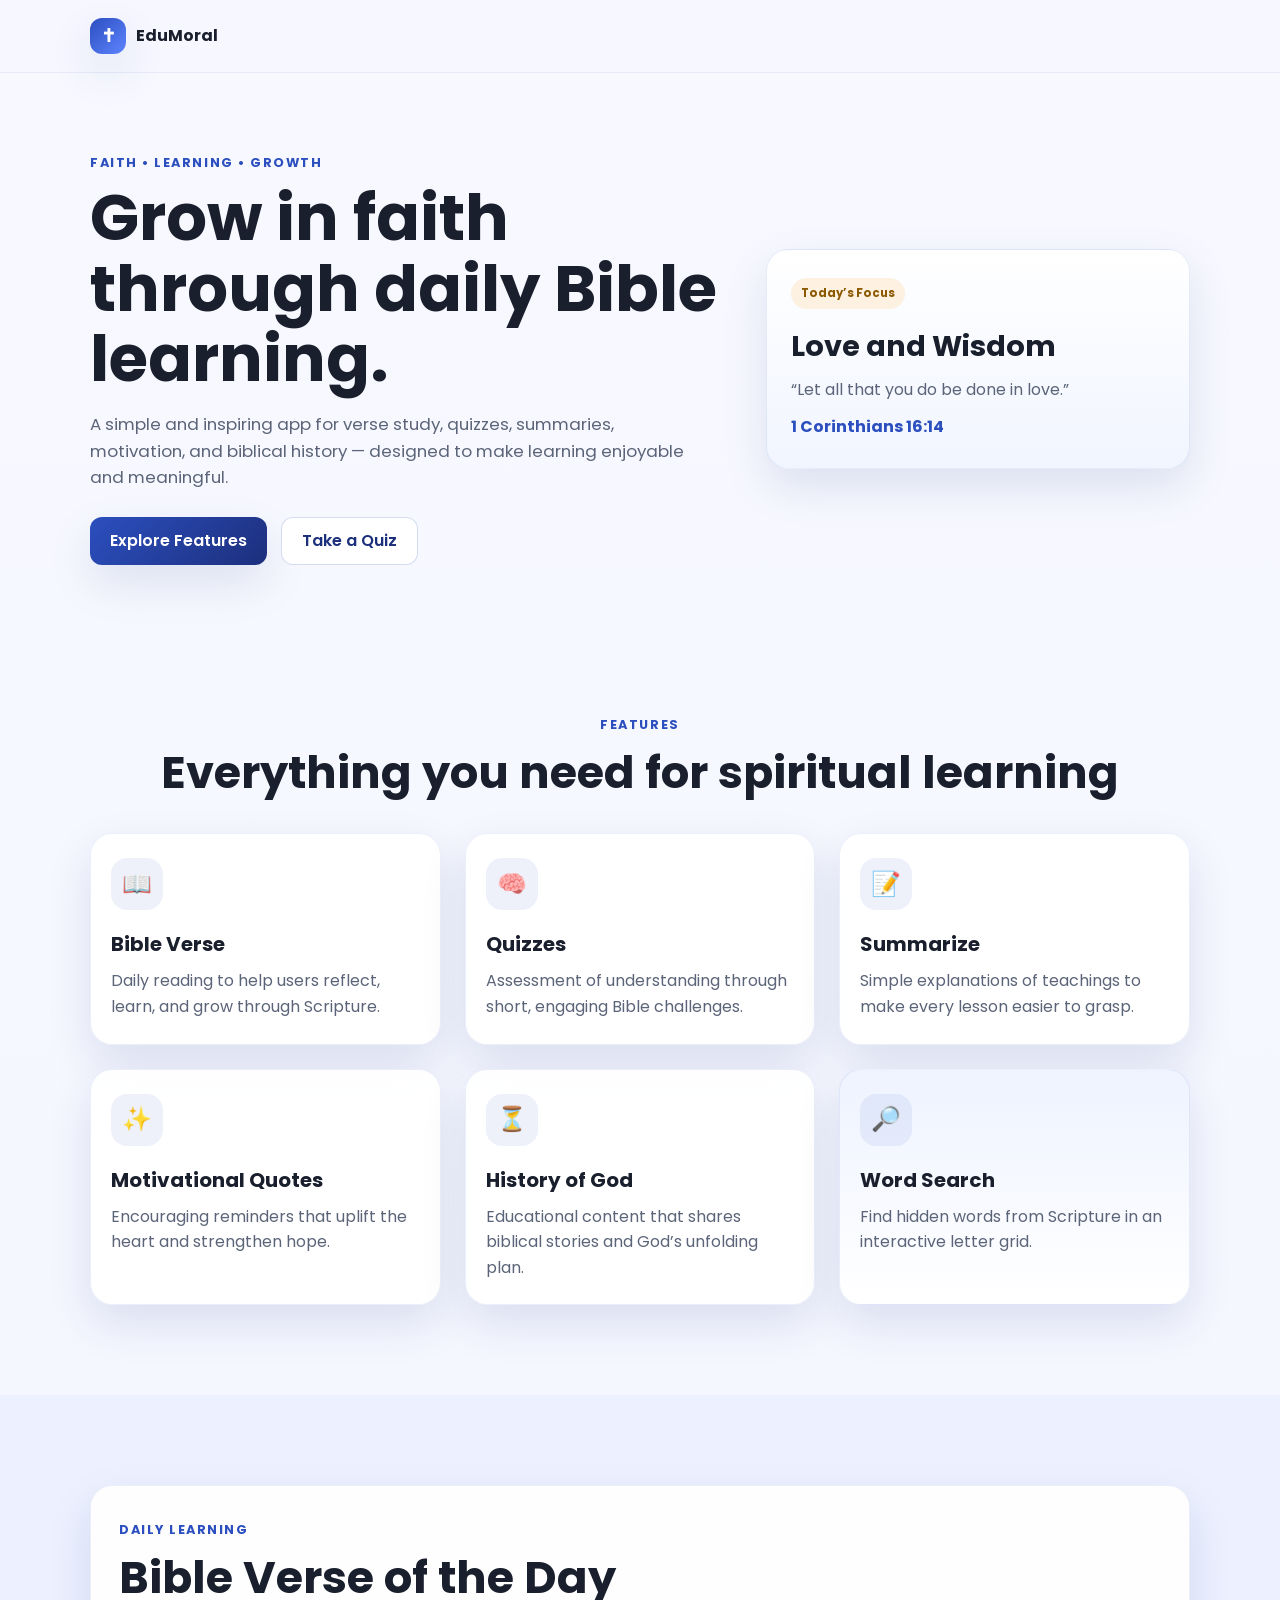
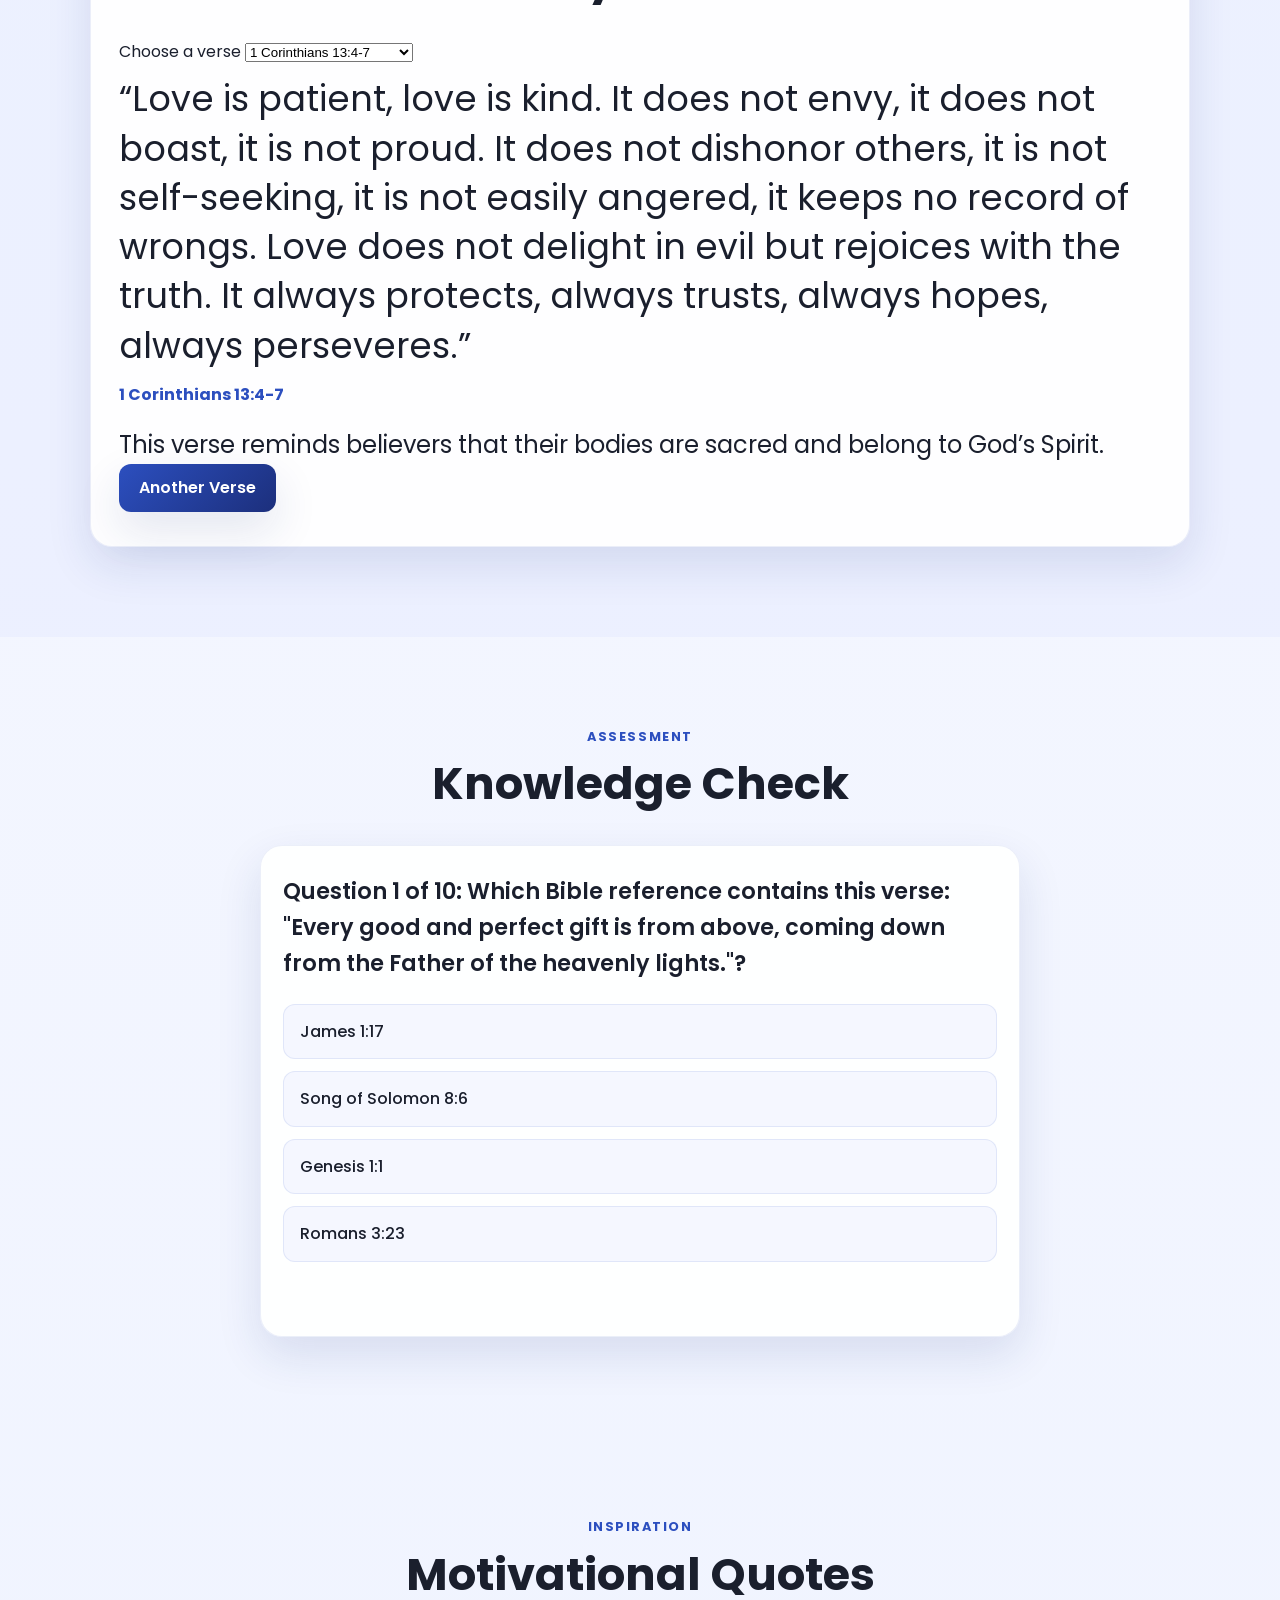
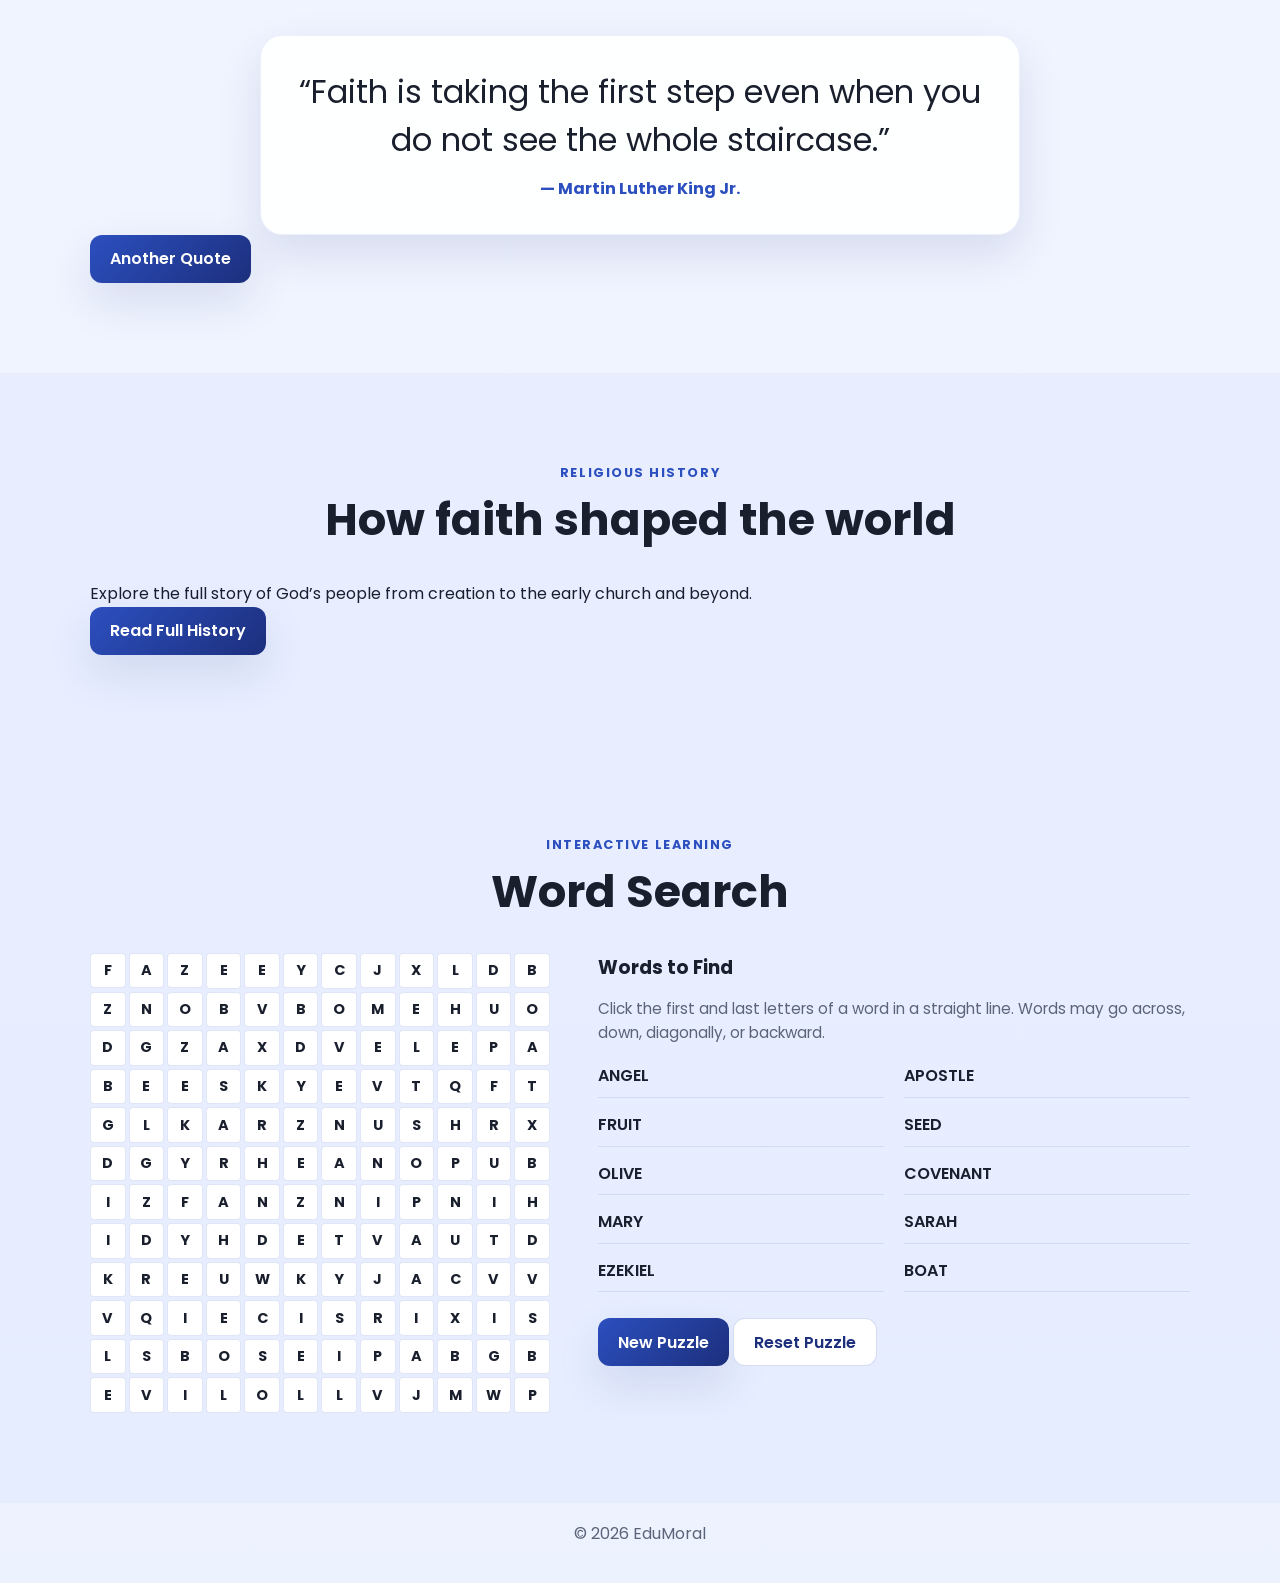
==== commit b1822c49: "Add files via upload" ====
--- a/index.html
+++ b/index.html
@@ -289,6 +289,11 @@
         color: var(--primary);
         font-weight: 700;
         margin-bottom: 18px;
+      }
+
+      .verse-summary {
+        font-size: 1.5rem;
+        line-height: 1.6;
       }
 
       .quiz-card {
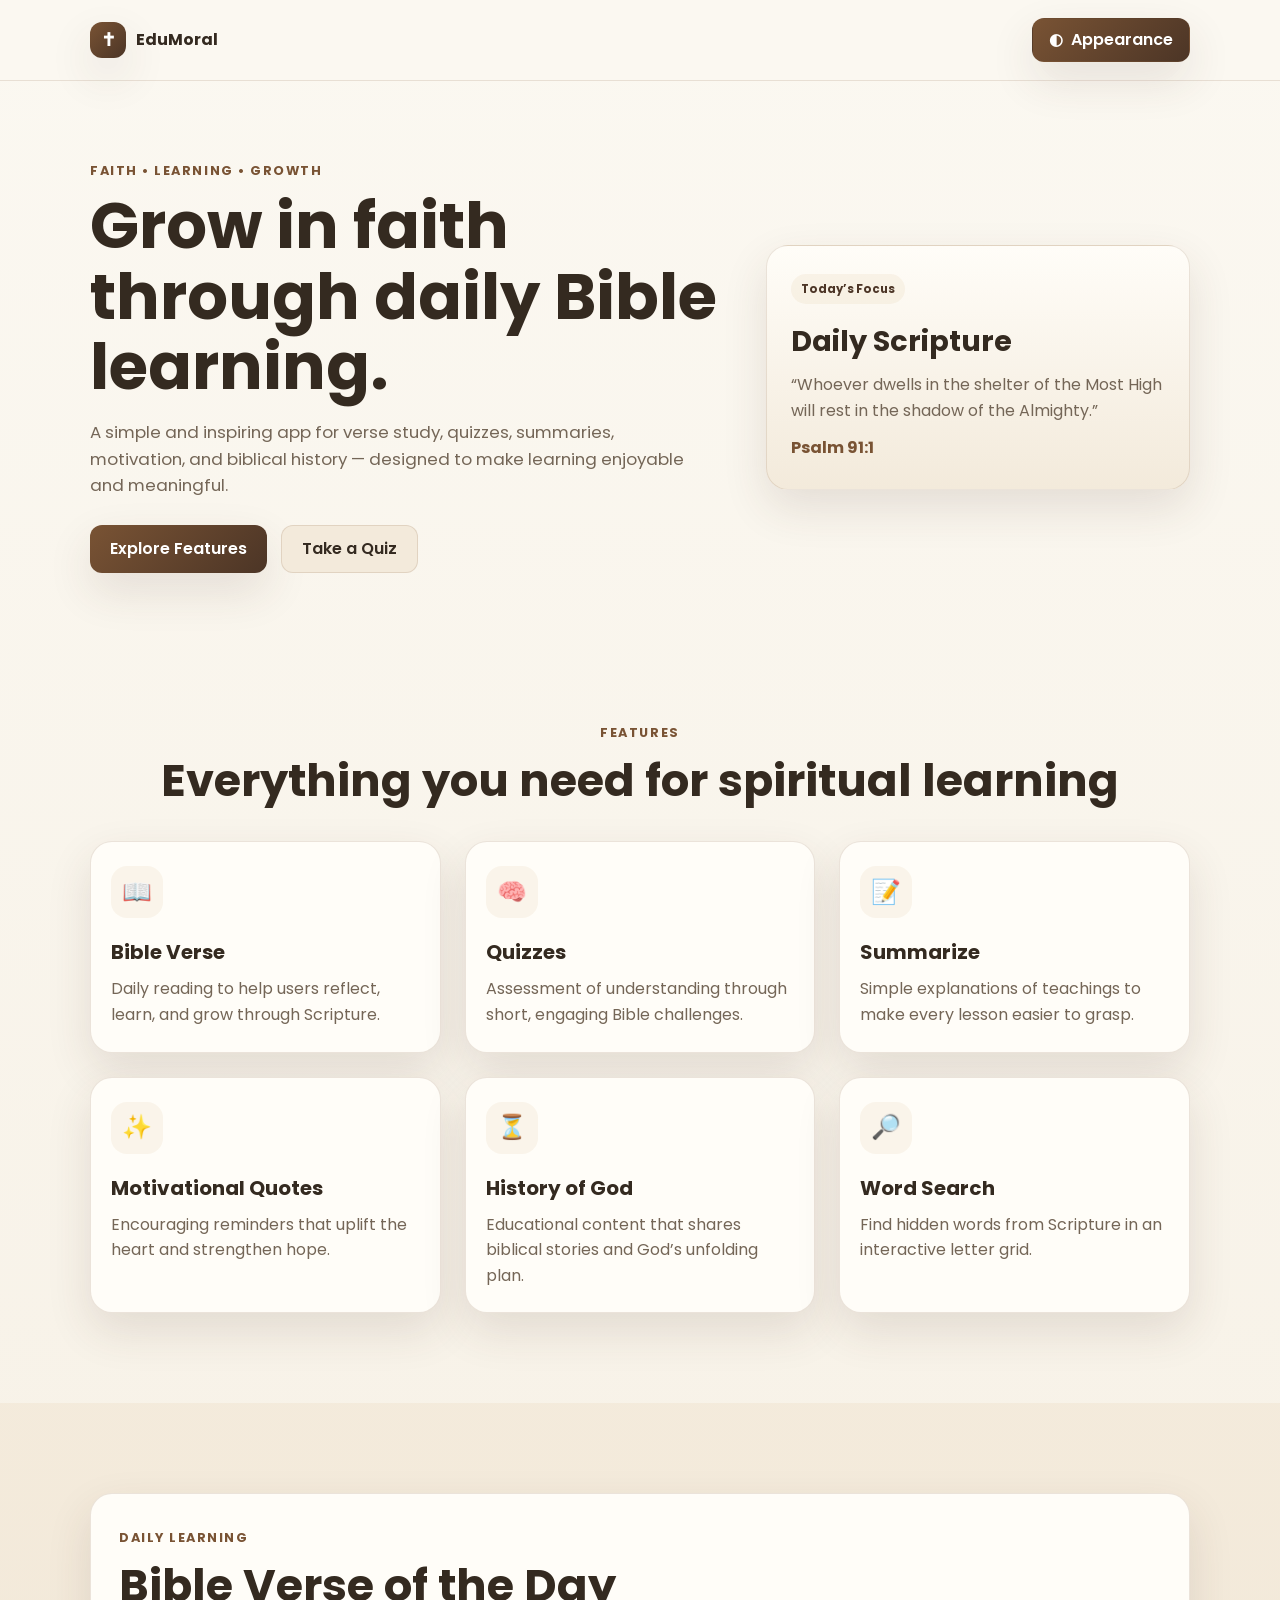
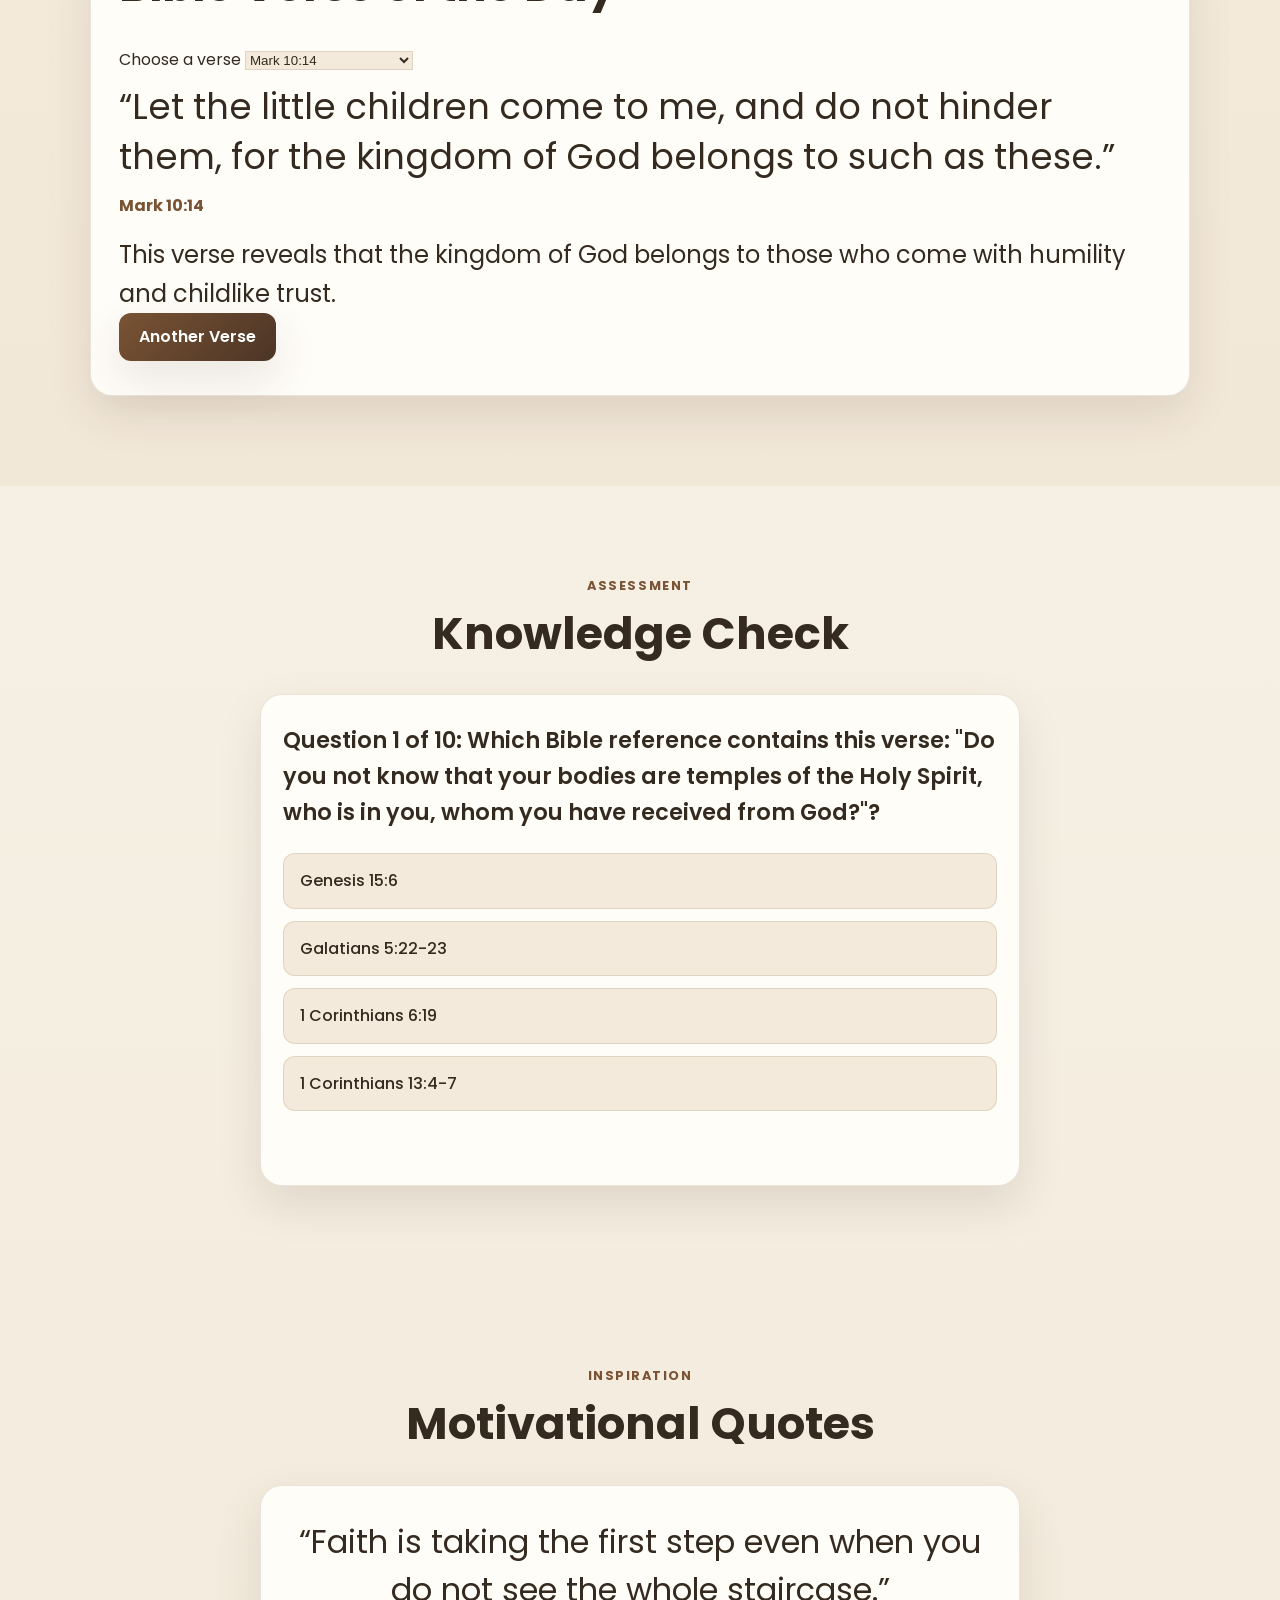
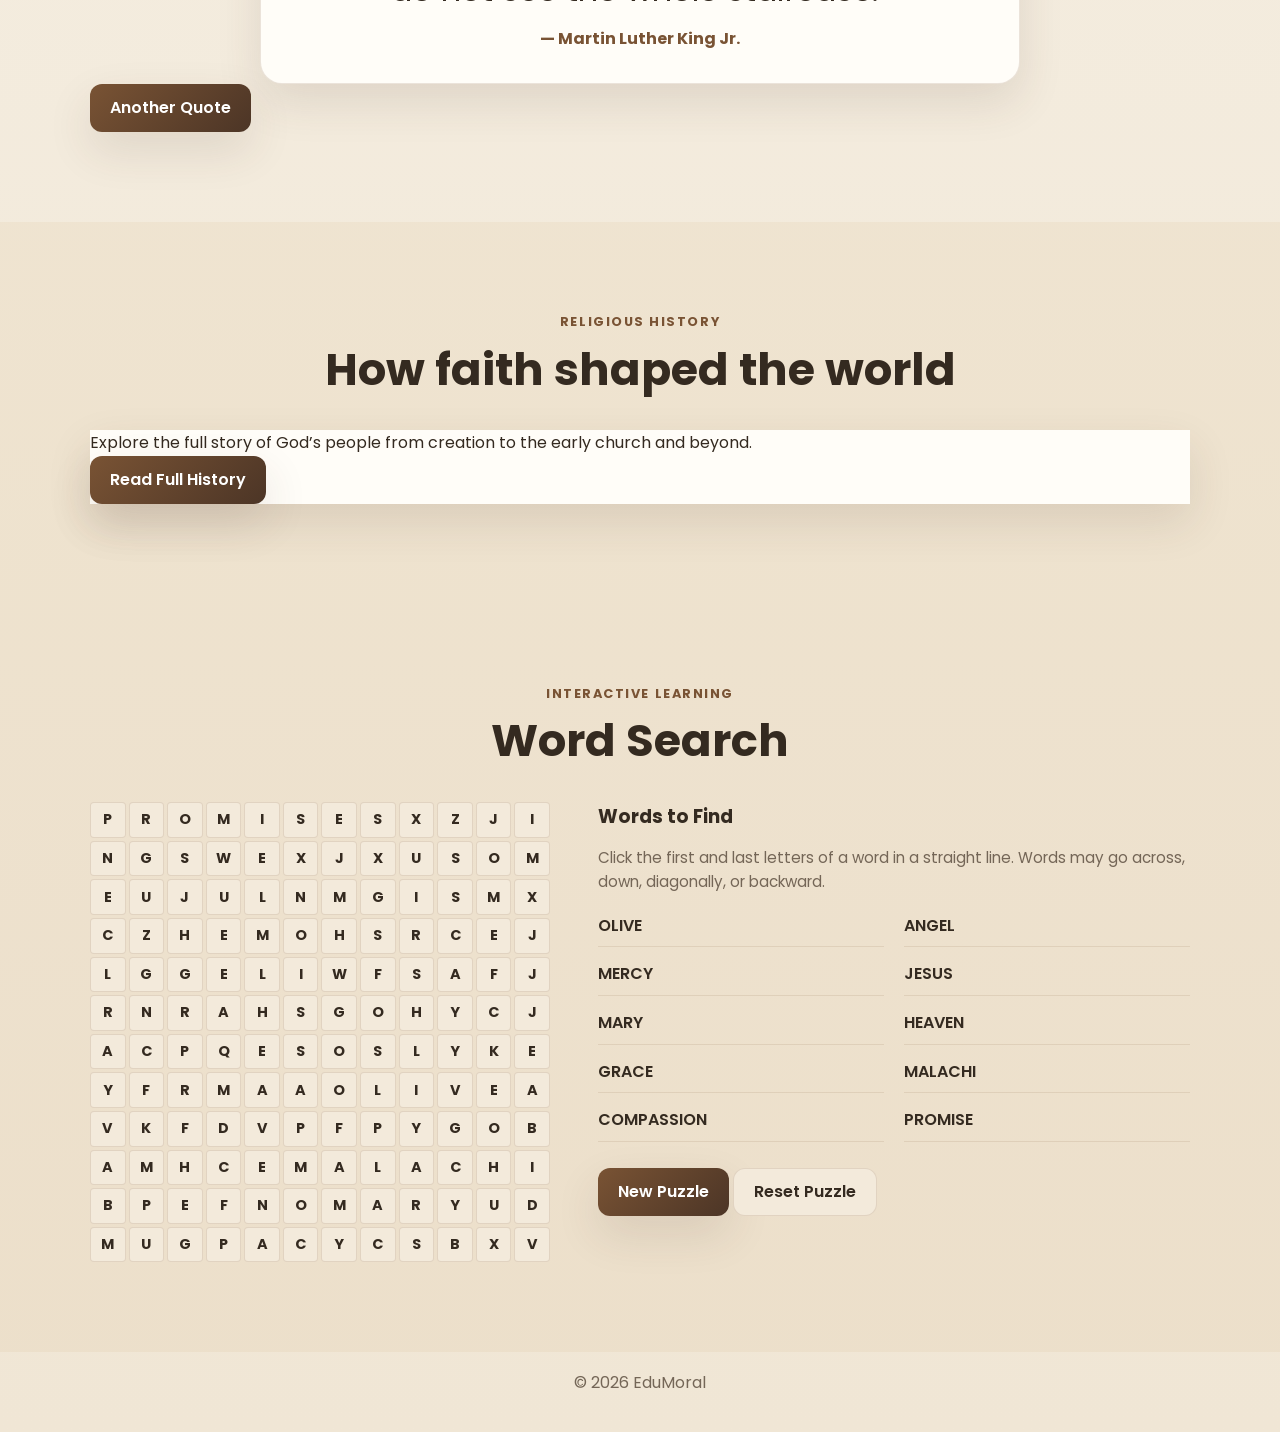
==== commit 48995932: "Add files via upload" ====
--- a/index.html
+++ b/index.html
@@ -9,17 +9,17 @@
     <link href="https://fonts.googleapis.com/css2?family=Poppins:wght@400;500;600;700;800&display=swap" rel="stylesheet" />
     <style>
       :root {
-        --bg: #f5f7ff;
-        --panel: #ffffff;
-        --panel-alt: #eef3ff;
-        --primary: #2c4fbf;
-        --primary-dark: #1c2f7c;
-        --accent: #ffbf69;
-        --text: #1a1f2d;
-        --muted: #5b6478;
+        --bg: #f7f1e5;
+        --panel: #fffdf8;
+        --panel-alt: #efe2cc;
+        --primary: #795334;
+        --primary-dark: #4c3526;
+        --accent: #c69a58;
+        --text: #342a20;
+        --muted: #746657;
         --success: #1e9f6e;
         --danger: #d64545;
-        --shadow: 0 18px 45px rgba(28, 47, 124, 0.12);
+        --shadow: 0 18px 45px rgba(76, 53, 38, 0.12);
       }
 
       * {
@@ -34,7 +34,7 @@
 
       body {
         font-family: "Poppins", sans-serif;
-        background: linear-gradient(180deg, #f8f9ff 0%, #edf2ff 100%);
+        background: linear-gradient(180deg, #fbf8f1 0%, #f0e6d5 100%);
         color: var(--text);
         line-height: 1.6;
       }
@@ -63,7 +63,7 @@
       }
 
       .alt-bg {
-        background: rgba(180, 198, 255, 0.12);
+        background: rgba(198, 154, 88, 0.09);
       }
 
       .site-header {
@@ -71,8 +71,12 @@
         top: 0;
         z-index: 10;
         backdrop-filter: blur(10px);
-        background: rgba(245, 247, 255, 0.8);
-        border-bottom: 1px solid rgba(44, 79, 191, 0.08);
+        background: rgba(251, 248, 241, 0.88);
+        border-bottom: 1px solid rgba(121, 83, 52, 0.08);
+      }
+
+      .nav {
+        gap: 16px;
       }
 
       .nav {
@@ -97,7 +101,7 @@
         border-radius: 12px;
         color: white;
         font-size: 1.15rem;
-        background: linear-gradient(135deg, var(--primary), #5e84ff);
+        background: linear-gradient(135deg, var(--primary), #a77a49);
         box-shadow: var(--shadow);
       }
 
@@ -177,14 +181,14 @@
       }
 
       .secondary-btn {
-        border: 1px solid rgba(44, 79, 191, 0.2);
+        border: 1px solid rgba(121, 83, 52, 0.2);
         background: white;
         color: var(--primary-dark);
       }
 
       .hero-card {
-        background: linear-gradient(180deg, #ffffff, #f1f5ff);
-        border: 1px solid rgba(44, 79, 191, 0.1);
+        background: linear-gradient(180deg, #fffdf8, #f3eadb);
+        border: 1px solid rgba(121, 83, 52, 0.1);
         border-radius: 22px;
         padding: 28px 24px;
         box-shadow: var(--shadow);
@@ -194,8 +198,8 @@
         display: inline-block;
         padding: 6px 10px;
         border-radius: 999px;
-        background: rgba(255, 191, 105, 0.2);
-        color: #8b5a00;
+        background: rgba(198, 154, 88, 0.2);
+        color: #704b22;
         font-size: 0.72rem;
         font-weight: 700;
         margin-bottom: 14px;
@@ -240,18 +244,25 @@
       .quiz-card,
       .quote-card,
       .verse-panel {
-        background: rgba(255, 255, 255, 0.92);
-        border: 1px solid rgba(44, 79, 191, 0.09);
+        background: rgba(255, 253, 248, 0.96);
+        border: 1px solid rgba(121, 83, 52, 0.09);
         border-radius: 22px;
         box-shadow: var(--shadow);
       }
 
       .feature-card {
         padding: 24px 20px;
+        transition: background-color 0.3s ease, border-color 0.3s ease, box-shadow 0.3s ease;
+      }
+
+      .feature-card:hover,
+      .feature-card:focus-visible {
+        background: linear-gradient(180deg, #efe2cc, #fffdf8);
+        border-color: rgba(121, 83, 52, 0.22);
       }
 
       .feature-card.highlight {
-        background: linear-gradient(180deg, #eef3ff, #ffffff);
+        background: linear-gradient(180deg, #efe2cc, #fffdf8);
       }
 
       .icon {
@@ -260,7 +271,7 @@
         display: grid;
         place-items: center;
         border-radius: 16px;
-        background: rgba(44, 79, 191, 0.08);
+        background: rgba(121, 83, 52, 0.08);
         font-size: 1.5rem;
         margin-bottom: 18px;
       }
@@ -316,8 +327,8 @@
       .quiz-option {
         width: 100%;
         text-align: left;
-        background: #f5f7ff;
-        border: 1px solid rgba(44, 79, 191, 0.1);
+        background: #f7f1e5;
+        border: 1px solid rgba(121, 83, 52, 0.1);
         color: var(--text);
         border-radius: 12px;
         padding: 14px 16px;
@@ -326,7 +337,7 @@
       }
 
       .quiz-option:hover {
-        border-color: rgba(44, 79, 191, 0.35);
+        border-color: rgba(121, 83, 52, 0.35);
       }
 
       .quiz-option.correct {
@@ -377,7 +388,7 @@
 
       .history-item {
         background: white;
-        border: 1px solid rgba(44, 79, 191, 0.1);
+        border: 1px solid rgba(121, 83, 52, 0.1);
         border-radius: 18px;
         padding: 24px 18px;
         box-shadow: var(--shadow);
@@ -389,7 +400,7 @@
         width: 42px;
         height: 42px;
         border-radius: 12px;
-        background: rgba(44, 79, 191, 0.1);
+        background: rgba(121, 83, 52, 0.1);
         color: var(--primary);
         font-weight: 700;
         margin-bottom: 12px;
@@ -421,7 +432,7 @@
         aspect-ratio: 1;
         min-width: 0;
         padding: 0;
-        border: 1px solid rgba(44, 79, 191, 0.14);
+        border: 1px solid rgba(121, 83, 52, 0.14);
         border-radius: 4px;
         background: #fff;
         color: var(--text);
@@ -436,8 +447,8 @@
       }
 
       .word-search-letter.is-selected {
-        border-color: #c98a19;
-        background: rgba(255, 191, 105, 0.35);
+        border-color: #a97835;
+        background: rgba(198, 154, 88, 0.3);
       }
 
       .word-search-letter.is-found {
@@ -474,7 +485,7 @@
         display: flex;
         justify-content: space-between;
         gap: 8px;
-        border-bottom: 1px solid rgba(44, 79, 191, 0.12);
+        border-bottom: 1px solid rgba(121, 83, 52, 0.12);
         padding-bottom: 8px;
         font-weight: 600;
       }
@@ -544,6 +555,8 @@
         }
       }
     </style>
+    <link rel="stylesheet" href="theme.css" />
+    <script src="theme.js" defer></script>
   </head>
   <body>
     <header class="site-header">
@@ -552,8 +565,50 @@
           <span class="brand-mark">✝</span>
           <span>EduMoral</span>
         </div>
+        <button class="theme-toggle" type="button" id="theme-toggle" aria-expanded="false" aria-controls="theme-drawer">
+          <span aria-hidden="true">◐</span> Appearance
+        </button>
       </div>
     </header>
+
+    <div class="theme-overlay" id="theme-overlay" hidden></div>
+    <aside class="theme-drawer" id="theme-drawer" aria-labelledby="theme-title" aria-hidden="true">
+      <div class="theme-drawer-heading">
+        <div>
+          <p class="eyebrow">Make it yours</p>
+          <h2 id="theme-title">Appearance</h2>
+        </div>
+        <button class="theme-close" type="button" id="theme-close" aria-label="Close appearance settings">×</button>
+      </div>
+      <fieldset class="theme-options">
+        <legend>Color scheme</legend>
+        <label class="theme-option">
+          <input type="radio" name="theme-scheme" value="parchment" />
+          <span class="theme-swatch" style="--swatch-color: #795334; --swatch-light: #f7f1e5"></span>
+          <span><strong>Parchment</strong><small>Warm leather &amp; paper</small></span>
+        </label>
+        <label class="theme-option">
+          <input type="radio" name="theme-scheme" value="forest" />
+          <span class="theme-swatch" style="--swatch-color: #476b4b; --swatch-light: #eff4e9"></span>
+          <span><strong>Olive Grove</strong><small>Quiet greens &amp; cream</small></span>
+        </label>
+        <label class="theme-option">
+          <input type="radio" name="theme-scheme" value="ocean" />
+          <span class="theme-swatch" style="--swatch-color: #3d6877; --swatch-light: #eaf3f4"></span>
+          <span><strong>Sea of Galilee</strong><small>Calm blue &amp; mist</small></span>
+        </label>
+        <label class="theme-option">
+          <input type="radio" name="theme-scheme" value="berry" />
+          <span class="theme-swatch" style="--swatch-color: #815365; --swatch-light: #f5edf0"></span>
+          <span><strong>Royal Fig</strong><small>Muted plum &amp; linen</small></span>
+        </label>
+      </fieldset>
+      <label class="theme-dark-toggle" for="theme-dark">
+        <span><strong>Dark mode</strong><small>Easy on the eyes in low light</small></span>
+        <input type="checkbox" id="theme-dark" />
+      </label>
+      <p class="theme-status" id="theme-status" role="status" aria-live="polite"></p>
+    </aside>
 
     <main>
       <section class="hero">
@@ -572,11 +627,9 @@
           </div>
           <div class="hero-card">
             <div class="badge">Today’s Focus</div>
-            <h3>Love and Wisdom</h3>
-            <p>
-              “Let all that you do be done in love.”
-            </p>
-            <span>1 Corinthians 16:14</span>
+            <h3>Daily Scripture</h3>
+            <p id="focus-verse-text"></p>
+            <span id="focus-verse-reference"></span>
           </div>
         </div>
       </section>
@@ -613,7 +666,7 @@
               <h3>History of God</h3>
               <p>Educational content that shares biblical stories and God’s unfolding plan.</p>
             </a>
-            <a class="feature-card highlight" href="#word-search">
+            <a class="feature-card" href="#word-search">
               <div class="icon">🔎</div>
               <h3>Word Search</h3>
               <p>Find hidden words from Scripture in an interactive letter grid.</p>
@@ -838,6 +891,28 @@
         { text: 'He who testifies to these things says, “Yes, I am coming soon.” Amen. Come, Lord Jesus.', reference: 'Revelation 22:20' }
       ];
 
+      const focusVerseText = document.getElementById('focus-verse-text');
+      const focusVerseReference = document.getElementById('focus-verse-reference');
+      const previousFocusKey = 'edumoral-focus-reference';
+      let previousFocusReference = null;
+
+      try {
+        previousFocusReference = localStorage.getItem(previousFocusKey);
+      } catch (error) {
+        console.error('Unable to read the previous focus verse.', error);
+      }
+
+      const availableFocusVerses = verses.filter((verse) => verse.reference !== previousFocusReference);
+      const focusVerse = availableFocusVerses[Math.floor(Math.random() * availableFocusVerses.length)];
+      focusVerseText.textContent = `“${focusVerse.text}”`;
+      focusVerseReference.textContent = focusVerse.reference;
+
+      try {
+        localStorage.setItem(previousFocusKey, focusVerse.reference);
+      } catch (error) {
+        console.error('Unable to save the focus verse.', error);
+      }
+
       const quotes = [
         { text: '“Faith is taking the first step even when you do not see the whole staircase.”', author: 'Martin Luther King Jr.' },
         { text: '“With God, all things are possible.”', author: 'Matthew 19:26' },
@@ -1153,7 +1228,7 @@
           questionEl.textContent = `Quiz complete! Your score is ${score} / ${activeQuiz.length}`;
           optionsEl.innerHTML = '';
           feedbackEl.textContent = 'You did well. Keep learning and growing in faith!';
-          feedbackEl.style.color = '#2c4fbf';
+          feedbackEl.style.color = '#795334';
           nextBtn.textContent = 'Start Another Check';
         }
       });
--- a/theme.css
+++ b/theme.css
@@ -0,0 +1,288 @@
+:root {
+  --theme-page: linear-gradient(180deg, #fbf8f1 0%, #f0e6d5 100%);
+  --theme-page-alt: rgba(198, 154, 88, 0.09);
+  --theme-surface: #fffdf8;
+  --theme-surface-soft: #f3eadb;
+  --theme-text: #342a20;
+  --theme-muted: #746657;
+  --theme-primary: #795334;
+  --theme-primary-dark: #4c3526;
+  --theme-accent: #c69a58;
+  --theme-border: rgba(121, 83, 52, 0.15);
+  --theme-header: rgba(251, 248, 241, 0.92);
+  --theme-note: #fbf3e6;
+  --theme-shadow: 0 18px 45px rgba(76, 53, 38, 0.12);
+}
+
+body {
+  background: var(--theme-page);
+  color: var(--theme-text);
+}
+
+.alt-bg {
+  background: var(--theme-page-alt);
+}
+
+.site-header {
+  background: var(--theme-header);
+  border-color: var(--theme-border);
+}
+
+.hero-card,
+.feature-card,
+.quiz-card,
+.quote-card,
+.summary-box,
+.verse-panel,
+.history-cta-wrap,
+.history-item,
+.history-card {
+  background: var(--theme-surface);
+  border-color: var(--theme-border);
+  box-shadow: var(--theme-shadow);
+}
+
+.hero-card,
+.feature-card.highlight {
+  background: linear-gradient(180deg, var(--theme-surface), var(--theme-surface-soft));
+}
+
+.feature-card {
+  transition: background-color 0.3s ease, border-color 0.3s ease, box-shadow 0.3s ease;
+}
+
+.feature-card:hover,
+.feature-card:focus-visible {
+  background: linear-gradient(180deg, var(--theme-surface-soft), var(--theme-surface));
+  border-color: var(--theme-border);
+}
+
+.secondary-btn,
+.quiz-option,
+.verse-select,
+.word-search-letter,
+.history-nav a {
+  background: var(--theme-surface-soft);
+  border-color: var(--theme-border);
+  color: var(--theme-text);
+}
+
+.primary-btn,
+.brand-mark,
+.theme-toggle {
+  background: linear-gradient(135deg, var(--theme-primary), var(--theme-primary-dark));
+  color: #fff;
+}
+
+.eyebrow,
+.reference,
+.hero-card span,
+.quote-card span,
+.history-card p strong,
+.scripture-ref,
+.history-item span {
+  color: var(--theme-primary);
+}
+
+.history-card p strong,
+.theme-drawer h2 {
+  color: var(--theme-primary-dark);
+}
+
+.badge {
+  background: var(--theme-page-alt);
+  color: var(--theme-primary-dark);
+}
+
+.icon,
+.history-item span,
+.scripture-ref {
+  background: var(--theme-page-alt);
+}
+
+.history-note {
+  background: var(--theme-note);
+  border-color: var(--theme-accent);
+}
+
+.theme-toggle,
+.theme-close {
+  border: 1px solid var(--theme-border);
+  border-radius: 12px;
+  cursor: pointer;
+  font: inherit;
+  font-weight: 600;
+}
+
+.theme-toggle {
+  display: inline-flex;
+  align-items: center;
+  justify-content: center;
+  gap: 8px;
+  min-height: 44px;
+  padding: 0 16px;
+  box-shadow: var(--theme-shadow);
+}
+
+.theme-toggle:hover,
+.theme-close:hover {
+  filter: brightness(1.08);
+}
+
+.theme-overlay {
+  position: fixed;
+  inset: 0;
+  z-index: 20;
+  background: rgba(20, 16, 12, 0.48);
+}
+
+.theme-drawer {
+  position: fixed;
+  inset: 0 0 0 auto;
+  z-index: 21;
+  width: min(380px, calc(100% - 28px));
+  padding: 28px 24px;
+  overflow-y: auto;
+  background: var(--theme-surface);
+  color: var(--theme-text);
+  box-shadow: -18px 0 45px rgba(0, 0, 0, 0.18);
+  transform: translateX(105%);
+  visibility: hidden;
+  transition: transform 0.24s ease, visibility 0.24s ease;
+}
+
+.theme-drawer.is-open {
+  transform: translateX(0);
+  visibility: visible;
+}
+
+.theme-drawer-heading {
+  display: flex;
+  justify-content: space-between;
+  align-items: flex-start;
+  margin-bottom: 28px;
+}
+
+.theme-drawer-heading .eyebrow {
+  margin-bottom: 4px;
+}
+
+.theme-drawer h2 {
+  font-size: 1.7rem;
+  line-height: 1.2;
+}
+
+.theme-close {
+  width: 40px;
+  height: 40px;
+  background: var(--theme-surface-soft);
+  color: var(--theme-text);
+  font-size: 1.6rem;
+  line-height: 1;
+}
+
+.theme-options {
+  display: grid;
+  gap: 10px;
+  border: 0;
+}
+
+.theme-options legend {
+  margin-bottom: 12px;
+  font-weight: 700;
+}
+
+.theme-option {
+  display: flex;
+  align-items: center;
+  gap: 12px;
+  min-height: 68px;
+  padding: 10px 12px;
+  border: 1px solid var(--theme-border);
+  border-radius: 14px;
+  cursor: pointer;
+}
+
+.theme-option:has(input:checked) {
+  outline: 2px solid var(--theme-primary);
+  outline-offset: 1px;
+}
+
+.theme-option input {
+  accent-color: var(--theme-primary);
+}
+
+.theme-option > span:last-child,
+.theme-dark-toggle > span {
+  display: grid;
+  gap: 2px;
+}
+
+.theme-option small,
+.theme-dark-toggle small {
+  color: var(--theme-muted);
+  font-size: 0.8rem;
+}
+
+.theme-swatch {
+  flex: 0 0 38px;
+  width: 38px;
+  height: 38px;
+  border: 1px solid var(--theme-border);
+  border-radius: 12px;
+  background: linear-gradient(135deg, var(--swatch-color) 0 50%, var(--swatch-light) 50%);
+}
+
+.theme-dark-toggle {
+  display: flex;
+  justify-content: space-between;
+  align-items: center;
+  gap: 12px;
+  margin-top: 24px;
+  padding: 16px 12px;
+  border-top: 1px solid var(--theme-border);
+  border-bottom: 1px solid var(--theme-border);
+  cursor: pointer;
+}
+
+.theme-dark-toggle input {
+  width: 20px;
+  height: 20px;
+  accent-color: var(--theme-primary);
+}
+
+.theme-status {
+  min-height: 24px;
+  margin-top: 12px;
+  color: var(--theme-muted);
+  font-size: 0.85rem;
+}
+
+body.theme-dark .quiz-option.correct {
+  background: rgba(71, 156, 111, 0.22);
+  border-color: rgba(116, 205, 153, 0.45);
+  color: #a8e1bd;
+}
+
+body.theme-dark .quiz-option.wrong {
+  background: rgba(191, 83, 83, 0.2);
+  border-color: rgba(229, 120, 120, 0.4);
+  color: #ffc0b8;
+}
+
+@media (max-width: 640px) {
+  .theme-toggle {
+    min-height: 42px;
+    padding: 0 12px;
+    font-size: 0.9rem;
+  }
+}
+
+@media (prefers-reduced-motion: reduce) {
+  .feature-card,
+  .theme-drawer,
+  .theme-toggle,
+  .theme-close {
+    transition: none;
+  }
+}
